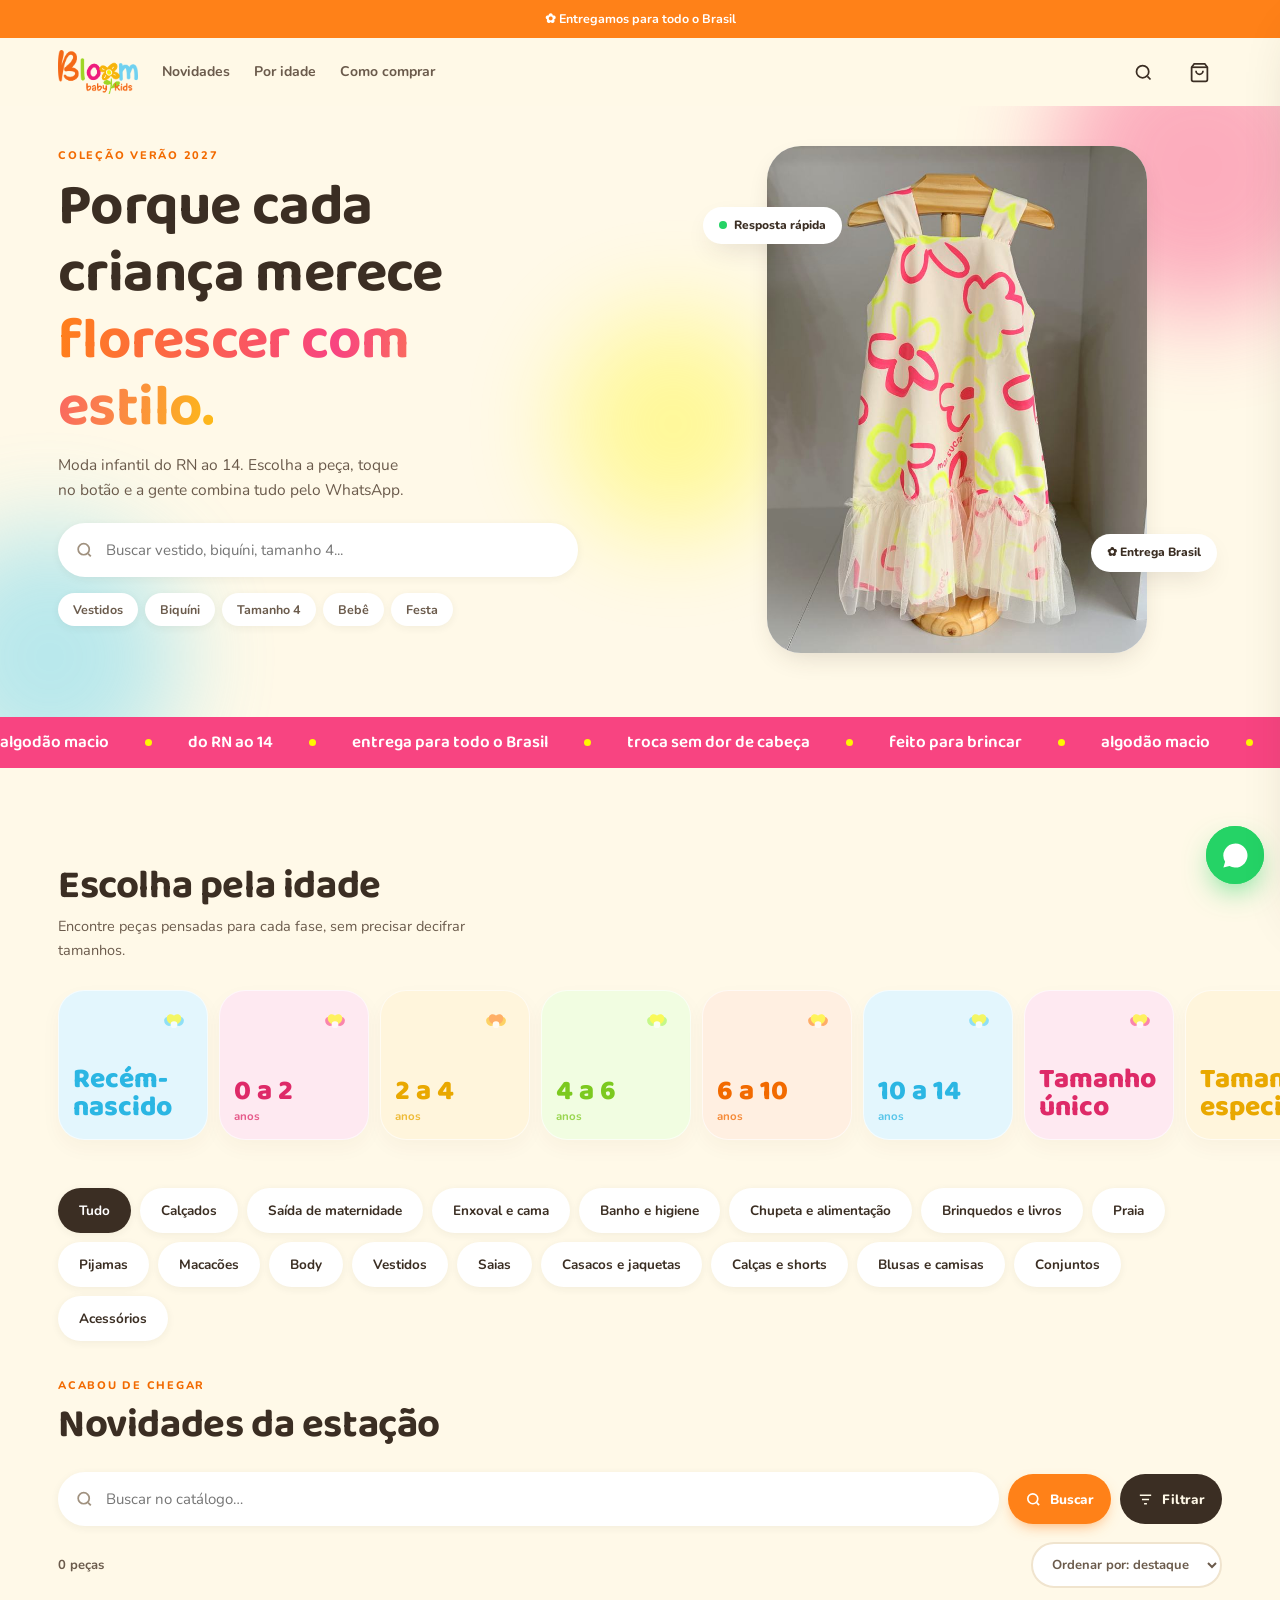
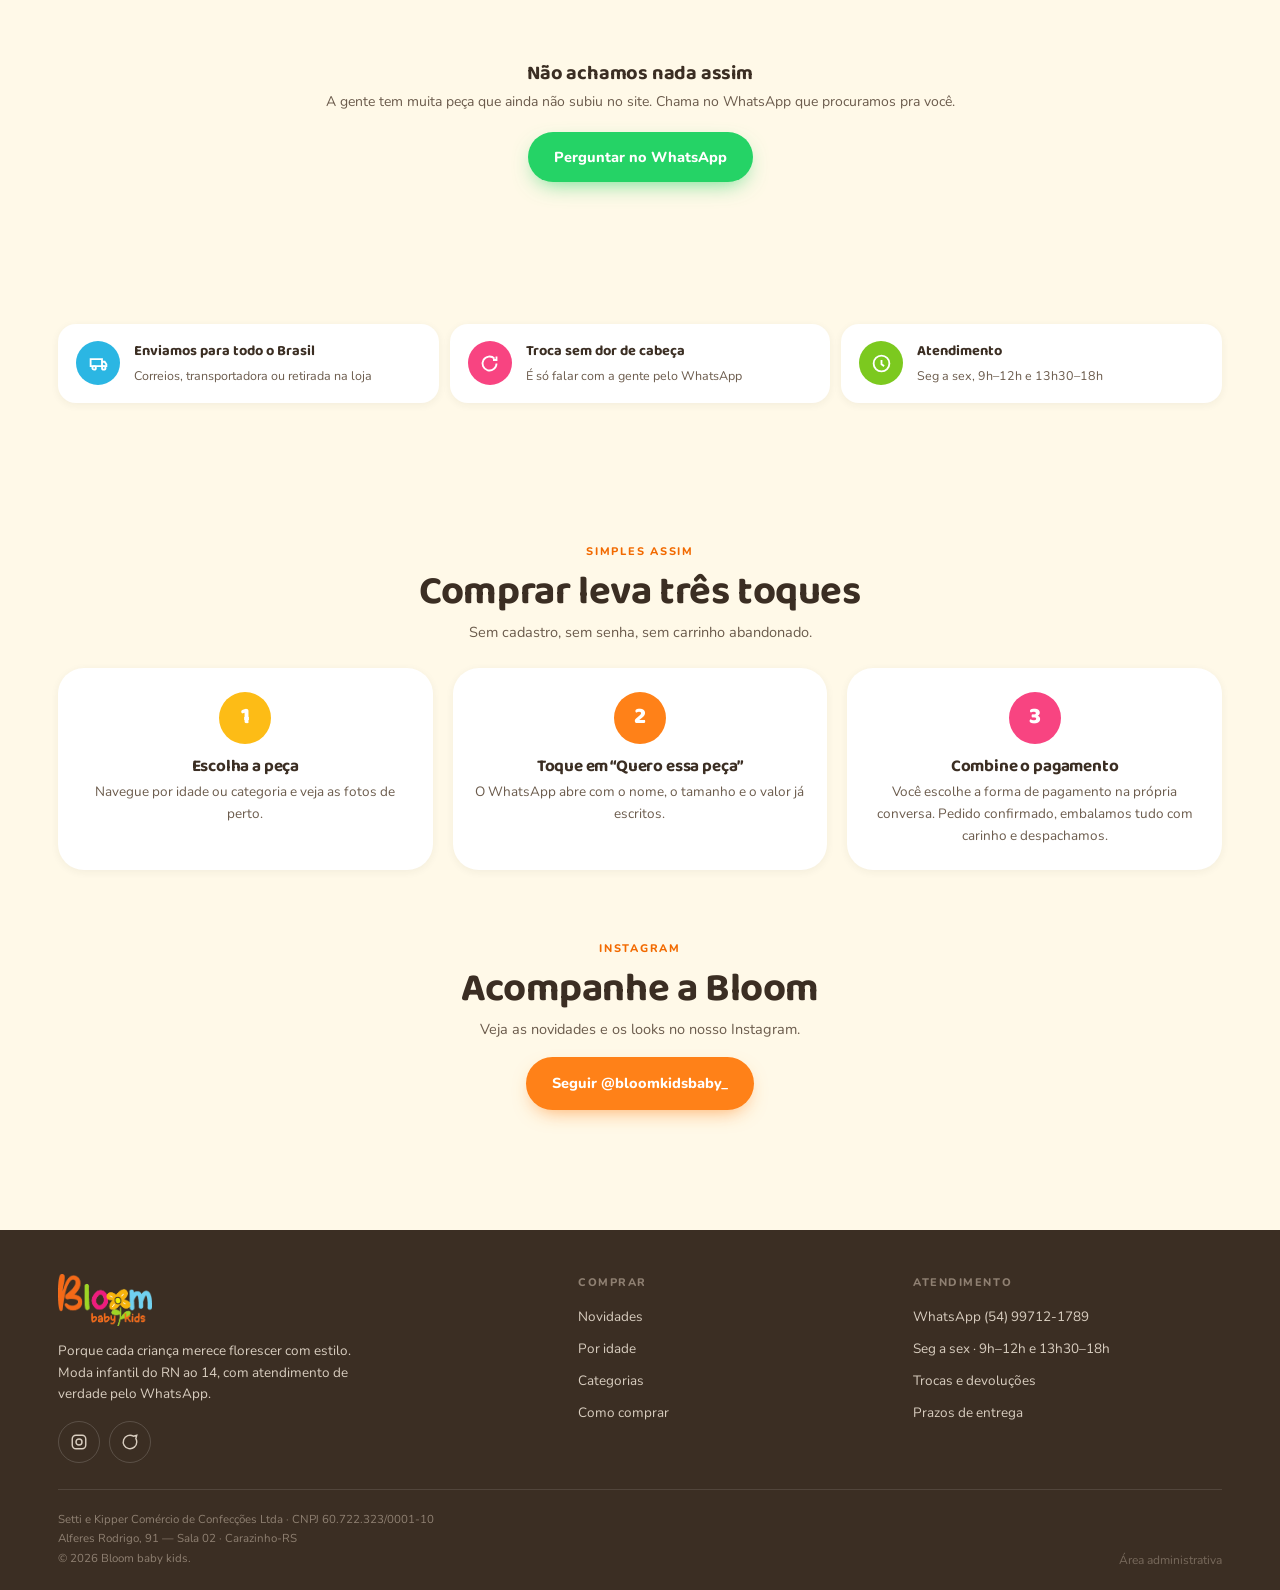
==== index.html @ ff9516aa "fix: update index.html to reference the latest script.js version and improve item availability handl" ====
<!DOCTYPE html>
<html lang="pt-BR">

<head>
  <meta charset="UTF-8">
  <meta name="viewport" content="width=device-width, initial-scale=1.0, viewport-fit=cover">
  <meta name="theme-color" content="#FFF9E8">
  <meta name="description" content="Bloom Kids, a Bloom baby kids: moda infantil do RN ao 14. Encontre roupas, vestidos, conjuntos, calçados e acessórios em Carazinho e pelo WhatsApp.">
  <meta name="robots" content="index, follow">
  <link rel="canonical" href="https://bloombabyekids.com.br/">
  <meta property="og:type" content="website">
  <meta property="og:locale" content="pt_BR">
  <meta property="og:site_name" content="Bloom baby kids">
  <meta property="og:title" content="Bloom Kids | Bloom baby kids">
  <meta property="og:description" content="Moda infantil do RN ao 14 em Carazinho. Escolha roupas e acessórios e fale com a Bloom pelo WhatsApp.">
  <meta property="og:url" content="https://bloombabyekids.com.br/">
  <link rel="icon" type="image/svg+xml" href="favicon.svg?v=2">
  <link rel="apple-touch-icon" href="favicon.svg?v=2">
  <meta name="twitter:card" content="summary">
  <meta name="twitter:title" content="Bloom Kids | Bloom baby kids">
  <meta name="twitter:description" content="Moda infantil do RN ao 14 em Carazinho, com atendimento pelo WhatsApp.">
  <title>Bloom Kids | Bloom baby kids - Moda infantil</title>
  <script type="application/ld+json">
    {
      "@context": "https://schema.org",
      "@type": "ClothingStore",
      "name": "Bloom baby kids",
      "alternateName": "Bloom Kids",
      "url": "https://bloombabyekids.com.br/",
      "logo": "https://bloombabyekids.com.br/favicon.svg",
      "description": "Moda infantil do RN ao 14, com roupas, calçados e acessórios para crianças.",
      "telephone": "+55 54 99712-1789",
      "address": {
        "@type": "PostalAddress",
        "streetAddress": "Alferes Rodrigo, 91, Sala 02",
        "addressLocality": "Carazinho",
        "addressRegion": "RS",
        "addressCountry": "BR"
      },
      "areaServed": "BR",
      "sameAs": ["https://www.instagram.com/bloomkidsbaby_/"]
    }
  </script>
  <link rel="preconnect" href="https://fonts.googleapis.com">
  <link rel="preconnect" href="https://fonts.gstatic.com" crossorigin>
  <link
    href="https://fonts.googleapis.com/css2?family=Baloo+2:wght@500;600;700;800&family=Nunito:wght@300;400;600;700;800&display=swap"
    rel="stylesheet">
    <link rel="stylesheet" href="css/style.css">
  <script src="js/script.js?v=prod14" defer></script>
</head>

<body>

  <div id="avisos">
    <div class="t">
      <div class="m on">✿ Entregamos para todo o Brasil</div>
      <div class="m">✿ Atendimento de segunda a sexta, 9h–12h e 13h30–18h</div>
      <div class="m">✿ Peça pelo WhatsApp, é só tocar na peça que você gostou</div>
    </div>
  </div>

  <header id="topo">
    <div class="wrap barra">
      <a href="#" class="logo"><img data-img="logo" alt="Bloom baby kids"></a>
      <nav class="nav-links">
        <a href="#vitrine">Novidades</a>
        <a href="#idades">Por idade</a>
        <a href="#comprar">Como comprar</a>
      </nav>
      <div class="esp"></div>
      <button class="ico" id="btBusca" aria-label="Buscar">
        <svg viewBox="0 0 24 24">
          <circle cx="11" cy="11" r="7"></circle>
          <path d="M20 20l-3.5-3.5"></path>
        </svg>
      </button>
      <button class="ico" id="btFav" aria-label="Sua Sacola" title="Sua Sacola">
        <svg viewBox="0 0 24 24" fill="none" stroke="currentColor" stroke-width="2">
          <path d="M6 2L3 6v14a2 2 0 0 0 2 2h14a2 2 0 0 0 2-2V6l-3-4z"></path>
          <line x1="3" y1="6" x2="21" y2="6"></line>
          <path d="M16 10a4 4 0 0 1-8 0"></path>
        </svg>
        <span class="selo" id="seloFav">0</span>
      </button>
      <button class="ico burguer" id="btMenu" aria-label="Menu">
        <svg viewBox="0 0 24 24">
          <path d="M4 7h16M4 12h16M4 17h16"></path>
        </svg>
      </button>
    </div>
  </header>

  <nav class="menu" id="menu">
    <div class="topo">
      <img data-img="logo" alt="Bloom baby kids">
      <button class="ico" id="fecharMenu" aria-label="Fechar">
        <svg viewBox="0 0 24 24">
          <path d="M6 6l12 12M18 6L6 18"></path>
        </svg>
      </button>
    </div>
    <a href="#vitrine">Novidades</a>
    <a href="#idades">Por idade</a>
    <a href="#categorias">Categorias</a>
    <a href="#comprar">Como comprar</a>
    <a href="#contato">Fale com a gente</a>
    <div class="pe">
      <button class="b b-wa b-cheio" onclick="wa('Olá! Estou no site da Bloom 🌼')">
        <svg viewBox="0 0 24 24" style="width:19px;height:19px;fill:#fff">
          <path d="M12 2a10 10 0 0 0-8.6 15.1L2 22l5-1.3A10 10 0 1 0 12 2z"></path>
        </svg>
        Falar no WhatsApp
      </button>
      <p>Seg a sex · 9h–12h e 13h30–18h</p>
    </div>
  </nav>

  <div class="capa">
    <div class="bolhas"><span class="bolha b1"></span><span class="bolha b2"></span><span class="bolha b3"></span></div>
    <div class="wrap capa-in">
      <div>
        <div class="olho rv" id="colecaoHero">Coleção Verão 2027</div>
        <h1 class="rv d1">Porque cada criança merece <span class="g">florescer com estilo.</span></h1>
        <p class="lead rv d2">Moda infantil do RN ao 14. Escolha a peça, toque no botão e a gente combina tudo pelo
          WhatsApp.</p>
        <div class="busca rv d3">
          <div class="campo">
            <svg viewBox="0 0 24 24">
              <circle cx="11" cy="11" r="7" />
              <path d="M20 20l-3.5-3.5" />
            </svg>
            <input type="text" id="buscaHero" placeholder="Buscar vestido, biquíni, tamanho 4..." autocomplete="off">
            <button class="limpaX" aria-label="Limpar busca">✕</button>
            <div class="auto" id="autoHero"></div>
          </div>
        </div>
        <div class="sugestoes rv d4" id="sugestoes"></div>
      </div>
      <div class="capa-foto rv d3">
        <div class="moldura"><img data-img="f2" alt="Vestido Margarida Neon"></div>
        <span class="etiq e1"><span class="pt"></span> Resposta rápida</span>
        <span class="etiq e2">✿ Entrega Brasil</span>
      </div>
    </div>
  </div>

  <div class="faixa">
    <div class="corre">
      <span>algodão macio <i></i> do RN ao 14 <i></i> entrega para todo o Brasil <i></i> troca sem dor de cabeça <i></i>
        feito para brincar <i></i></span>
      <span>algodão macio <i></i> do RN ao 14 <i></i> entrega para todo o Brasil <i></i> troca sem dor de cabeça <i></i>
        feito para brincar <i></i></span>
    </div>
  </div>

  <section id="idades" style="padding-bottom:12px">
    <div class="wrap">
      <div class="cab">
        <div class="olho rv">Encontre rápido</div>
        <h2 class="rv d1">Escolha pela idade</h2>
        <p class="rv d2">Encontre peças pensadas para cada fase, sem precisar decifrar tamanhos.</p>
      </div>
    </div>
    <div class="wrap">
      <div class="rolo">
        <div class="idades rv d2" id="listaIdades"></div>
      </div>
    </div>
  </section>

  <section id="categorias" style="padding-top:22px;padding-bottom:16px">
    <div class="wrap">
      <div class="rolo">
        <div class="cats rv" id="cats"></div>
      </div>
    </div>
  </section>

  <section id="vitrine" style="padding-top:14px">
    <div class="wrap">
      <div class="cab">
        <div class="olho rv">Acabou de chegar</div>
        <h2 class="rv d1">Novidades da estação</h2>
      </div>
      <div class="barra-vit">
        <div class="campo">
          <svg viewBox="0 0 24 24">
            <circle cx="11" cy="11" r="7" />
            <path d="M20 20l-3.5-3.5" />
          </svg>
          <input type="text" id="buscaVit" placeholder="Buscar no catálogo…" autocomplete="off">
          <button class="limpaX" aria-label="Limpar busca">✕</button>
          <div class="auto" id="autoVit"></div>
        </div>
        <button class="bt-buscar" id="btExecBusca" aria-label="Buscar">
          <svg viewBox="0 0 24 24">
            <circle cx="11" cy="11" r="7" />
            <path d="M20 20l-3.5-3.5" />
          </svg>
          <span>Buscar</span>
        </button>
        <button class="bt-filtro" id="btFiltro">
          <svg viewBox="0 0 24 24">
            <path d="M4 6h16M7 12h10M10 18h4" />
          </svg>
          <span>Filtrar</span><span class="nf" id="nFiltro">0</span>
        </button>
      </div>
      <div class="ativos" id="ativos"></div>
      <div class="filtros">
        <span class="conta" id="conta"></span>
        <div style="flex:1"></div>
        <select class="ordena" id="ordena">
          <option value="rel">Ordenar por: destaque</option>
          <option value="asc">Menor preço</option>
          <option value="desc">Maior preço</option>
          <option value="novo">Novidades primeiro</option>
        </select>
      </div>
      <div class="grade" id="grade"></div>
      <div class="maisvit" id="maisVit"></div>

    </div>
    </div>
  </section>

  <section style="padding-top:16px">
    <div class="wrap">
      <div class="conf">
        <div class="ci rv"><span class="cir" style="background:var(--azul-d)">
            <svg viewBox="0 0 24 24">
              <path d="M3 7h13v8H3zM16 10h3l2 3v2h-5z"></path>
              <circle cx="7" cy="17" r="2"></circle>
              <circle cx="18" cy="17" r="2"></circle>
            </svg></span>
          <div><b>Enviamos para todo o Brasil</b><span>Correios, transportadora ou retirada na loja</span></div>
        </div>
        <div class="ci rv d1"><span class="cir" style="background:var(--rosa)">
            <svg viewBox="0 0 24 24">
              <path d="M20 12a8 8 0 1 1-2.3-5.6M20 4v4h-4"></path>
            </svg></span>
          <div><b>Troca sem dor de cabeça</b><span>É só falar com a gente pelo WhatsApp</span></div>
        </div>
        <div class="ci rv d2"><span class="cir" style="background:var(--verde-d)">
            <svg viewBox="0 0 24 24">
              <path d="M12 8v5l3 2"></path>
              <circle cx="12" cy="12" r="9"></circle>
            </svg></span>
          <div><b>Atendimento</b><span>Seg a sex, 9h–12h e 13h30–18h</span></div>
        </div>
      </div>
    </div>
  </section>

  <section id="comprar">
    <div class="wrap">
      <div class="cab" style="text-align:center">
        <div class="olho rv">Simples assim</div>
        <h2 class="rv d1">Comprar leva três toques</h2>
        <p class="rv d2" style="margin:6px auto 0">Sem cadastro, sem senha, sem carrinho abandonado.</p>
      </div>
      <div class="passos">
        <div class="passo rv d1">
          <div class="n" style="background:var(--ambar)">1</div>
          <h4>Escolha a peça</h4>
          <p>Navegue por idade ou categoria e veja as fotos de perto.</p>
        </div>
        <div class="passo rv d2">
          <div class="n" style="background:var(--laranja)">2</div>
          <h4>Toque em “Quero essa peça”</h4>
          <p>O WhatsApp abre com o nome, o tamanho e o valor já escritos.</p>
        </div>
        <div class="passo rv d3">
          <div class="n" style="background:var(--rosa)">3</div>
          <h4>Combine o pagamento</h4>
          <p>Você escolhe a forma de pagamento na própria conversa. Pedido confirmado, embalamos tudo com carinho e despachamos.</p>
        </div>
      </div>
    </div>
  </section>

  <section style="padding-top:0">
    <div class="wrap">
      <div class="cab" style="text-align:center">
        <div class="olho rv">Instagram</div>
        <h2 class="rv d1">Acompanhe a Bloom</h2>
        <p class="rv d2" style="margin:6px auto 16px">Veja as novidades e os looks no nosso Instagram.</p>
        <a class="b b-laranja rv d2" href="https://www.instagram.com/bloomkidsbaby_/" target="_blank" rel="noopener noreferrer">
          Seguir @bloomkidsbaby_
        </a>
      </div>
    </div>
  </section>

  <footer id="contato">
    <div class="wrap">
      <div class="fg">
        <div>
          <img data-img="logo" alt="Bloom baby kids" class="logo-f">
          <p style="font-size:13.5px;max-width:300px">Porque cada criança merece florescer com estilo.
            Moda infantil do RN ao 14, com atendimento de verdade pelo WhatsApp.</p>
          <div class="redes">
            <a href="https://www.instagram.com/bloomkidsbaby_/" target="_blank" rel="noopener noreferrer" title="Instagram"><svg viewBox="0 0 24 24">
                <rect x="3" y="3" width="18" height="18" rx="5"></rect>
                <circle cx="12" cy="12" r="4"></circle>
                <path d="M17.5 6.5v.01"></path>
              </svg></a>
            <a href="#" onclick="wa('Olá! Vim pelo site 🌼');return false" title="WhatsApp"><svg viewBox="0 0 24 24">
                <path d="M21 12a9 9 0 1 1-4.5-7.8L21 3l-1.2 4.5A8.9 8.9 0 0 1 21 12z"></path>
              </svg></a>
          </div>
        </div>
        <div>
          <h5>Comprar</h5>
          <ul>
            <li><a href="#vitrine">Novidades</a></li>
            <li><a href="#idades">Por idade</a></li>
            <li><a href="#categorias">Categorias</a></li>
            <li><a href="#comprar">Como comprar</a></li>
          </ul>
        </div>
        <div>
          <h5>Atendimento</h5>
          <ul>
            <li><a href="#" onclick="wa('Olá! Tenho uma dúvida 🌼');return false">WhatsApp (54) 99712-1789</a></li>
            <li><a href="#" onclick="return false">Seg a sex · 9h–12h e 13h30–18h</a></li>
            <li><a href="#" onclick="wa('Olá! Gostaria de saber como funcionam as trocas e devoluções 🌼');return false">Trocas e devoluções</a></li>
            <li><a href="#" onclick="wa('Olá! Gostaria de saber sobre os prazos de entrega 🌼');return false">Prazos de entrega</a></li>
          </ul>
        </div>
      </div>
      <div class="fb">
        <div>
          Setti e Kipper Comércio de Confecções Ltda · CNPJ 60.722.323/0001-10<br>
          Alferes Rodrigo, 91 — Sala 02 · Carazinho-RS<br>
          © 2026 Bloom baby kids.
        </div>
        <button class="acesso-admin" type="button" onclick="window.location.href='bloom-painel.html'">Área administrativa</button>
      </div>
    </div>
  </footer>

  <div class="tela" id="tela">
    <div class="ficha" id="ficha">
      <span class="puxa"><i></i></span>
      <button class="fechar" onclick="fecharFicha()" aria-label="Fechar">
        <svg viewBox="0 0 24 24">
          <path d="M6 6l12 12M18 6L6 18"></path>
        </svg>
      </button>
      <div class="ficha-scroll" id="fichaScroll">
        <div class="f-foto">
          <div class="f-palco" id="fPalco"></div>
        </div>
        <div class="f-corpo">
          <div class="olho" id="fCat"></div>
          <h3 id="fNome"></h3>
          <div class="f-preco"><span class="ag" id="fPreco"></span><span class="an" id="fAntigo"></span></div>
          <p class="f-desc" id="fDesc"></p>
          <div class="rot">
            <span>Tamanho</span>
            <button type="button" class="bt-duvida-tam" onclick="wa('Olá! Preciso de ajuda para escolher o tamanho 🌼')">
              <svg viewBox="0 0 24 24" width="14" height="14" fill="none" stroke="currentColor" stroke-width="2.2">
                <circle cx="12" cy="12" r="9" />
                <path d="M9.09 9a3 3 0 0 1 5.83 1c0 2-3 3-3 3" />
                <path d="M12 17h.01" />
              </svg>
              Dúvidas no tamanho?
            </button>
          </div>
          <div class="tams" id="fTams"></div>
          <div class="disp" id="fDisp"></div>
          <div class="f-botoes">
            <button class="b b-rosa b-cheio" id="fFav">&nbsp; Adicionar à Sacola</button>
            <button class="b b-wa b-cheio" id="fWa">
              <svg viewBox="0 0 24 24" style="width:20px;height:20px;fill:#fff">
                <path d="M12 2a10 10 0 0 0-8.6 15.1L2 22l5-1.3A10 10 0 1 0 12 2z"></path>
              </svg>
              Comprar só essa no WhatsApp
            </button>
          </div>
          <div class="previa">
            <div class="cap">Mensagem que vai para o WhatsApp</div>
            <div class="bolha-wa" id="fBolha"></div>
          </div>
          <div class="vant">
            <div><svg viewBox="0 0 24 24">
                <path d="M3 7h13v8H3zM16 10h3l2 3v2h-5z"></path>
                <circle cx="7" cy="17" r="2"></circle>
                <circle cx="18" cy="17" r="2"></circle>
              </svg> Enviamos para todo o Brasil</div>
            <div><svg viewBox="0 0 24 24">
                <path d="M4 8h16v12H4zM4 8l2-4h12l2 4M12 8v12"></path>
              </svg> Embalagem caprichada, sem custo</div>
            <div><svg viewBox="0 0 24 24">
                <path d="M20 12a8 8 0 1 1-2.3-5.6M20 4v4h-4"></path>
              </svg> Troca combinada pelo WhatsApp</div>
          </div>
        </div>
      </div>
    </div>
  </div>

  <div class="tela-f" id="telaF">
    <div class="folha-f">
      <div class="fh">
        <h3>Filtrar</h3>
        <button class="ico" id="fecharF" aria-label="Fechar">
          <svg viewBox="0 0 24 24">
            <path d="M6 6l12 12M18 6L6 18" />
          </svg>
        </button>
      </div>
      <div class="fc" id="folhaCorpo"></div>
      <div class="ff">
        <button class="b b-linha" id="limparF">Limpar</button>
        <button class="b b-laranja" id="verN" style="flex:1">Ver peças</button>
      </div>
    </div>
  </div>

  <aside class="gaveta" id="gaveta">
    <div class="g-topo">
      <div>
        <h3>Sua Sacola</h3>
        <p id="gConta">sua sacola está vazia</p>
      </div>
      <button class="ico" onclick="fecharGaveta()" aria-label="Fechar">
        <svg viewBox="0 0 24 24">
          <path d="M6 6l12 12M18 6L6 18"></path>
        </svg>
      </button>
    </div>
    <div class="g-corpo" id="gCorpo"></div>
    <div class="g-pe">
      <div class="g-total"><span>Total do pedido</span><b id="gTotal">R$ 0,00</b></div>
      <button class="b b-wa b-cheio" id="gWa">Finalizar pedido no WhatsApp</button>
    </div>
  </aside>

  <button class="fab" id="fab" onclick="wa('Olá! Estou no site da Bloom e queria tirar uma dúvida 🌼')"
    aria-label="WhatsApp">
    <span class="anel"></span>
    <svg viewBox="0 0 24 24">
      <path d="M12 2a10 10 0 0 0-8.6 15.1L2 22l5-1.3A10 10 0 1 0 12 2z"></path>
    </svg>
  </button>

  <div class="cortina" id="cortina"></div>
  <div class="aviso" id="aviso"></div>
</body>

</html>
---- css/style.css ----
/* ============================================================
   BLOOM BABY KIDS — vitrine
   Paleta oficial da marca
   ============================================================ */
/* ============================================================
   BLOOM BABY KIDS — ESTILOS PRINCIPAIS (style.css)
   ============================================================ */

/* ==================== 1. VARIÁVEIS / TOKENS (:root) ==================== */
    :root {
      --h-header: 52px;
      --creme: #FFF9E8;
      --creme-2: #FFF3D8;
      --branco: #FFFFFF;
      --tinta: #3B2E23;
      --tinta-suave: #6B5B4C;
      --tenue: #A0917F;
      --linha: #F0E4CE;

      --azul: #59D1F2;
      --verde: #A7F54F;
      --amarelo: #FFF700;
      --ambar: #FDBC16;
      --laranja: #FF8118;
      --rosa: #F84481;

      --azul-d: #2BB6E3;
      --verde-d: #7CC91F;
      --ambar-d: #E9A800;
      --laranja-d: #F26A00;
      --rosa-d: #DE2A68;

      --wa: #25D366;
      --wa-d: #1BAE52;

      --r: 18px;
      --r-lg: 26px;
      --r-xl: 34px;
      --s1: 0 2px 8px rgba(59, 46, 35, .06);
      --s2: 0 10px 28px -10px rgba(59, 46, 35, .20);
      --s3: 0 26px 56px -18px rgba(59, 46, 35, .30);
      --disp: 'Baloo 2', 'Nunito', system-ui, sans-serif;
      --txt: 'Nunito', -apple-system, BlinkMacSystemFont, 'Segoe UI', sans-serif;
      --e: cubic-bezier(.22, 1, .36, 1);
    }


/* ==================== 2. RESET & BASE ==================== */
    * {
      margin: 0;
      padding: 0;
      box-sizing: border-box;
      -webkit-tap-highlight-color: transparent
    }

    html {
      scroll-behavior: smooth;
      scroll-padding-top: 78px;
      -webkit-text-size-adjust: 100%
    }

    body {
      font-family: var(--txt);
      background: var(--creme);
      color: var(--tinta);
      font-size: 15px;
      line-height: 1.6;
      -webkit-font-smoothing: antialiased;
      overflow-x: hidden;
    }

    body.trava {
      overflow: hidden
    }

    img,
    svg {
      display: block;
      max-width: 100%
    }

    button {
      font-family: inherit;
      border: none;
      background: none;
      cursor: pointer;
      color: inherit
    }

    a {
      color: inherit;
      text-decoration: none;
      cursor: pointer
    }

    input,
    select {
      font-family: inherit
    }

    ::selection {
      background: var(--amarelo)
    }

    ::-webkit-scrollbar {
      width: 10px;
      height: 8px
    }

    ::-webkit-scrollbar-button,
    ::-webkit-scrollbar-button:start:decrement,
    ::-webkit-scrollbar-button:end:increment,
    ::-webkit-scrollbar-button:vertical:start:decrement,
    ::-webkit-scrollbar-button:vertical:end:increment {
      display: none !important;
      width: 0 !important;
      height: 0 !important;
    }

    ::-webkit-scrollbar-track {
      background: transparent
    }

    ::-webkit-scrollbar-thumb {
      background: #D6C4A8;
      border-radius: 99px;
      border: 2px solid transparent;
      background-clip: content-box;
    }

    ::-webkit-scrollbar-thumb:hover {
      background: #C4AF91;
      border: 2px solid transparent;
      background-clip: content-box;
    }


/* ==================== 5. LAYOUT & GRID ==================== */
    .wrap {
      max-width: 1200px;
      margin: 0 auto;
      padding: 0 18px
    }


/* ==================== 3. TIPOGRAFIA ==================== */
    h1,
    h2,
    h3,
    h4 {
      font-family: var(--disp);
      font-weight: 700;
      line-height: 1.15;
      letter-spacing: -.01em
    }

    h2 {
      font-size: clamp(25px, 6vw, 40px)
    }

    .olho {
      font-size: 11px;
      letter-spacing: .16em;
      text-transform: uppercase;
      font-weight: 800;
      color: var(--laranja-d)
    }

    .lead {
      color: var(--tinta-suave);
      font-weight: 400
    }


/* ==================== 4. BOTÕES ==================== */
    /* ---------- botões ---------- */
    .b {
      display: inline-flex;
      align-items: center;
      justify-content: center;
      gap: 9px;

      padding: 15px 26px;
      border-radius: 99px;
      font-weight: 800;
      font-size: 14.5px;
      transition: transform .35s var(--e), box-shadow .35s var(--e), background .25s;
      position: relative;
      overflow: hidden;
      min-height: 48px;
    }

    .b:active {
      transform: scale(.96)
    }

    .b-laranja {
      background: var(--laranja);
      color: #fff;
      box-shadow: 0 8px 20px -8px rgba(255, 129, 24, .7)
    }

    .b-laranja:hover {
      background: var(--laranja-d);
      transform: translateY(-2px)
    }

    .b-rosa {
      background: var(--rosa);
      color: #fff;
      box-shadow: 0 8px 20px -8px rgba(248, 68, 129, .7)
    }

    .b-rosa:hover {
      background: var(--rosa-d);
      transform: translateY(-2px)
    }

    .b-wa {
      background: var(--wa);
      color: #fff;
      box-shadow: 0 8px 22px -8px rgba(37, 211, 102, .75)
    }

    .b-wa:hover {
      background: var(--wa-d);
      transform: translateY(-2px)
    }

    .b-linha {
      border: 2px solid var(--linha);
      background: var(--branco);
      color: var(--tinta)
    }

    .b-linha:hover {
      border-color: var(--ambar);
      transform: translateY(-2px)
    }

    .b-cheio {
      width: 100%
    }

    .rip {
      position: absolute;
      border-radius: 50%;
      background: rgba(255, 255, 255, .45);
      transform: scale(0);
      animation: rip .6s linear;
      pointer-events: none
    }

    .b-linha .rip {
      background: rgba(59, 46, 35, .10)
    }

    @keyframes rip {
      to {
        transform: scale(3);
        opacity: 0
      }
    }

    /* ---------- barra de avisos ---------- */
    #avisos {
      background: var(--laranja);
      color: #fff;
      height: 38px;
      overflow: hidden;
      position: relative;
      display: flex;
      align-items: center;
      justify-content: center;
      font-size: 12.5px;
      font-weight: 700;
    }

    #avisos .t {
      position: relative;
      width: 100%;
      height: 38px;
      max-width: 600px
    }

    #avisos .m {
      position: absolute;
      inset: 0;
      display: flex;
      align-items: center;
      justify-content: center;
      gap: 8px;
      opacity: 0;
      transform: translateY(100%);
      transition: all .55s var(--e);
      white-space: nowrap;
      padding: 0 12px;
    }

    #avisos .m.on {
      opacity: 1;
      transform: none
    }

    #avisos .m.out {
      opacity: 0;
      transform: translateY(-100%)
    }


/* ==================== 6. COMPONENTES ==================== */
    /* ---------- topo ---------- */
    header {
      position: sticky;
      top: 0;
      z-index: 60;
      background: rgba(255, 249, 232, .92);
      backdrop-filter: blur(14px) saturate(1.4);
      transition: box-shadow .4s, padding .4s;
      padding: 11px 0;
    }

    header.fixo {
      box-shadow: 0 1px 0 var(--linha), 0 10px 26px -22px rgba(59, 46, 35, .6);
      padding: 8px 0
    }

    .barra {
      display: flex;
      align-items: center;
      gap: 10px
    }

    .logo img {
      height: 44px;
      width: auto;
      transition: height .4s var(--e)
    }

    header.fixo .logo img {
      height: 36px
    }

    .nav-links {
      display: none;
      gap: 24px;
      margin-left: 14px
    }

    .nav-links a {
      font-weight: 700;
      font-size: 14px;
      color: var(--tinta-suave);
      position: relative;
      padding: 4px 0
    }

    .nav-links a::after {
      content: '';
      position: absolute;
      left: 0;
      bottom: 0;
      height: 3px;
      width: 100%;
      border-radius: 9px;
      background: var(--ambar);
      transform: scaleX(0);
      transform-origin: left;
      transition: transform .35s var(--e)
    }

    .nav-links a:hover {
      color: var(--tinta)
    }

    .nav-links a:hover::after {
      transform: scaleX(1)
    }

    .esp {
      flex: 1
    }

    .ico {
      width: 46px;
      height: 46px;
      border-radius: 50%;
      display: grid;
      place-items: center;
      position: relative;
      transition: background .25s, transform .3s var(--e);
      flex: none;
    }

    .ico:hover {
      background: var(--creme-2);
      transform: translateY(-2px)
    }

    .ico svg {
      width: 21px;
      height: 21px;
      stroke: var(--tinta);
      stroke-width: 2;
      fill: none
    }

    .selo {
      position: absolute;
      top: 5px;
      right: 3px;
      min-width: 19px;
      height: 19px;
      padding: 0 5px;
      border-radius: 99px;
      background: var(--rosa);
      color: #fff;
      font-size: 11px;
      font-weight: 800;
      display: grid;
      place-items: center;
      transform: scale(0);
      transition: transform .35s var(--e);
    }

    .selo.on {
      transform: scale(1)
    }

    .selo.pulo {
      animation: pulo .45s var(--e)
    }

    @keyframes pulo {

      0%,
      100% {
        transform: scale(1)
      }

      45% {
        transform: scale(1.45)
      }
    }

    /* ---------- revelar ---------- */
    .rv {
      opacity: 0;
      transform: translateY(22px);
      transition: opacity .8s var(--e), transform .8s var(--e)
    }

    .rv.in {
      opacity: 1;
      transform: none
    }

    .rv.d1 {
      transition-delay: .08s
    }

    .rv.d2 {
      transition-delay: .16s
    }

    .rv.d3 {
      transition-delay: .24s
    }

    .rv.d4 {
      transition-delay: .32s
    }

    .rv.d5 {
      transition-delay: .4s
    }

    /* ---------- capa ---------- */
    .capa {
      position: relative;
      padding: 24px 0 40px
    }

    .bolhas {
      position: absolute;
      inset: 0;
      pointer-events: none;
      z-index: 0;
      overflow: hidden
    }

    .bolha {
      position: absolute;
      border-radius: 50%;
      filter: blur(48px);
      opacity: .42
    }

    .b1 {
      width: 300px;
      height: 300px;
      background: var(--rosa);
      top: -90px;
      right: -70px;
      animation: fl1 15s ease-in-out infinite
    }

    .b2 {
      width: 260px;
      height: 260px;
      background: var(--azul);
      bottom: -70px;
      left: -80px;
      animation: fl2 19s ease-in-out infinite
    }

    .b3 {
      width: 220px;
      height: 220px;
      background: var(--amarelo);
      top: 34%;
      left: 44%;
      opacity: .34;
      animation: fl1 23s ease-in-out infinite reverse
    }

    @keyframes fl1 {
      50% {
        transform: translate(-26px, 28px) scale(1.14)
      }
    }

    @keyframes fl2 {
      50% {
        transform: translate(30px, -22px) scale(1.1)
      }
    }

    .capa-in {
      position: relative;
      z-index: 1
    }

    .capa h1 {
      font-size: clamp(30px, 8.2vw, 54px);
      margin: 10px 0 12px;
      max-width: 14ch
    }

    .capa h1 .g {
      color: var(--rosa-d)
    }

    @supports (-webkit-background-clip:text) or (background-clip:text) {
      .capa h1 .g {
        background: linear-gradient(100deg, var(--laranja), var(--rosa) 55%, var(--ambar));
        -webkit-background-clip: text;
        background-clip: text;
        color: transparent;
      }
    }

    .capa .lead {
      font-size: 15.5px;
      max-width: 40ch;
      margin-bottom: 20px
    }

    /* busca grande */
    .busca {
      position: relative;
      max-width: 520px;
      margin-bottom: 16px;
      display: flex
    }

    /* ---------- campo de busca com sugestões ao vivo ---------- */
    .campo {
      position: relative;
      flex: 1;
      min-width: 0
    }

    .campo>svg {
      position: absolute;
      left: 17px;
      top: 50%;
      transform: translateY(-50%);
      width: 19px;
      height: 19px;
      stroke: var(--tenue);
      stroke-width: 2.2;
      fill: none;
      pointer-events: none;
      z-index: 2
    }

    .campo input {
      width: 100%;
      padding: 15px 44px 15px 46px;
      border-radius: 99px;
      border: 2.5px solid var(--branco);
      background: var(--branco);
      font-size: 15px;
      outline: none;
      box-shadow: var(--s1);
      transition: border-color .25s, box-shadow .25s
    }

    .campo input:focus {
      border-color: var(--ambar);
      box-shadow: 0 0 0 5px rgba(253, 188, 22, .2)
    }

    .limpaX {
      position: absolute;
      right: 8px;
      top: 50%;
      transform: translateY(-50%);
      width: 30px;
      height: 30px;
      border-radius: 50%;
      display: none;
      place-items: center;
      background: var(--creme-2);
      color: var(--tinta-suave);
      font-size: 13px;
      z-index: 2
    }

    .limpaX:hover {
      background: var(--linha)
    }

    .auto {
      position: absolute;
      left: 0;
      right: 0;
      top: calc(100% + 8px);
      background: var(--branco);
      border-radius: 20px;
      box-shadow: var(--s3);
      z-index: 70;
      overflow: hidden;
      max-height: 62vh;
      overflow-y: auto;
      display: none
    }

    .auto.on {
      display: block;
      animation: sobe .2s var(--e)
    }

    @keyframes sobe {
      from {
        opacity: 0;
        transform: translateY(-6px)
      }

      to {
        opacity: 1;
        transform: none
      }
    }

    .ag {
      font-size: 10.5px;
      font-weight: 800;
      letter-spacing: .12em;
      text-transform: uppercase;
      color: var(--tenue);
      padding: 13px 18px 6px
    }

    .ai {
      display: flex;
      align-items: center;
      gap: 11px;
      width: 100%;
      padding: 10px 18px;
      text-align: left;
      transition: background .18s;
      font-size: 14px
    }

    .ai:hover,
    .ai.foco {
      background: var(--creme)
    }

    .ai .pt2 {
      width: 10px;
      height: 10px;
      border-radius: 50%;
      flex: none
    }

    .ai .mini {
      width: 40px;
      height: 52px;
      border-radius: 9px;
      overflow: hidden;
      background: var(--creme-2);
      flex: none;
      position: relative
    }

    .ai .mini img {
      width: 100%;
      height: 100%;
      object-fit: cover
    }

    .ai .mini .ilu {
      position: absolute;
      inset: 0;
      display: grid;
      place-items: center;
      padding: 12%
    }

    .ai .tx {
      flex: 1;
      min-width: 0
    }

    .ai .tx b {
      display: block;
      font-size: 14px;
      font-weight: 700;
      white-space: nowrap;
      overflow: hidden;
      text-overflow: ellipsis
    }

    .ai .tx span {
      font-size: 11.5px;
      color: var(--tenue)
    }

    .ai .pr {
      font-family: var(--disp);
      font-weight: 800;
      font-size: 14px;
      flex: none
    }

    .ai.quis {
      color: var(--laranja-d);
      font-weight: 600
    }

    .ai.quis b {
      color: var(--laranja-d);
      text-decoration: underline
    }

    /* ---------- barra fixa da vitrine ---------- */
    .barra-vit {
      display: flex;
      gap: 9px;
      align-items: center;
      position: sticky;
      top: var(--h-header);
      z-index: 45;
      background: rgba(255, 249, 232, .95);
      padding: 10px 18px;
      margin: 0 -18px 16px;
      border-bottom: 1px solid var(--linha);
      box-shadow: 0 4px 14px -6px rgba(59, 46, 35, .1);
      backdrop-filter: blur(14px) saturate(1.4);
      -webkit-backdrop-filter: blur(14px) saturate(1.4)
    }

    .bt-buscar {
      display: inline-flex;
      align-items: center;
      gap: 8px;
      padding: 14px 17px;
      border-radius: 99px;
      background: var(--laranja);
      color: #fff;
      font-weight: 800;
      font-size: 13.5px;
      flex: none;
      min-height: 50px;
      cursor: pointer;
      transition: transform .25s var(--e), background .2s;
      box-shadow: 0 6px 16px -7px rgba(255, 129, 24, .8)
    }

    .bt-buscar:hover {
      background: var(--laranja-d)
    }

    .bt-buscar:active {
      transform: scale(.96)
    }

    .bt-buscar svg {
      width: 17px;
      height: 17px;
      stroke: currentColor;
      stroke-width: 2.3;
      fill: none
    }

    .bt-filtro {
      display: inline-flex;
      align-items: center;
      gap: 8px;
      padding: 14px 17px;
      border-radius: 99px;
      background: var(--tinta);
      color: var(--creme);
      font-weight: 800;
      font-size: 13.5px;
      flex: none;
      min-height: 50px;
      transition: transform .25s var(--e)
    }

    .bt-filtro:active {
      transform: scale(.96)
    }

    .bt-filtro svg {
      width: 17px;
      height: 17px;
      stroke: currentColor;
      stroke-width: 2.2;
      fill: none
    }

    .bt-filtro .nf {
      display: none;
      place-items: center;
      min-width: 21px;
      height: 21px;
      padding: 0 6px;
      border-radius: 99px;
      background: var(--rosa);
      font-size: 11.5px
    }

    @media(max-width:480px) {

      .bt-buscar span,
      .bt-filtro span {
        display: none
      }

      .bt-buscar,
      .bt-filtro {
        padding: 14px;
        min-width: 46px;
        justify-content: center
      }
    }

    /* ---------- chips do que está filtrado ---------- */
    .ativos {
      display: flex;
      gap: 7px;
      flex-wrap: wrap;
      margin-bottom: 13px
    }

    .ativos:empty {
      display: none
    }

    .chipA {
      display: inline-flex;
      align-items: center;
      gap: 8px;
      padding: 8px 14px;
      border-radius: 99px;
      background: var(--creme-2);
      font-size: 12.5px;
      font-weight: 700;
      transition: all .2s
    }

    .chipA i {
      font-style: normal;
      font-size: 11px;
      opacity: .5
    }

    .chipA:hover {
      background: var(--linha)
    }

    .chipA:hover i {
      opacity: 1
    }

    .chipA.limpar {
      background: transparent;
      color: var(--laranja-d);
      text-decoration: underline
    }

    /* ---------- folha de filtros ---------- */
    .tela-f {
      position: fixed;
      inset: 0;
      z-index: 220;
      background: rgba(59, 46, 35, .5);
      backdrop-filter: blur(5px);
      opacity: 0;
      visibility: hidden;
      transition: all .38s var(--e);
      display: grid;
      place-items: end stretch
    }

    .tela-f.on {
      opacity: 1;
      visibility: visible
    }

    .folha-f {
      background: var(--creme);
      border-radius: 26px 26px 0 0;
      max-height: 88vh;
      display: flex;
      flex-direction: column;
      transform: translateY(100%);
      transition: transform .42s var(--e);
      overflow: hidden
    }

    .tela-f.on .folha-f {
      transform: none
    }

    .fh {
      padding: 19px 20px 13px;
      display: flex;
      justify-content: space-between;
      align-items: center;
      border-bottom: 1.5px solid var(--linha)
    }

    .fh h3 {
      font-size: 21px
    }

    .fc {
      flex: 1;
      overflow-y: auto;
      padding: 2px 20px 10px
    }

    .gf {
      padding: 16px 0;
      border-bottom: 1.5px solid var(--linha)
    }

    .gf:last-child {
      border-bottom: none
    }

    .gf h4 {
      font-size: 11.5px;
      letter-spacing: .1em;
      text-transform: uppercase;
      color: var(--tenue);
      margin-bottom: 11px;
      font-weight: 800
    }

    .ops {
      display: flex;
      gap: 7px;
      flex-wrap: wrap
    }

    .op {
      display: inline-flex;
      align-items: center;
      justify-content: center;
      padding: 11px 16px;
      border-radius: 99px;
      border: 2px solid var(--linha);
      background: var(--branco);
      font-size: 13px;
      font-weight: 700;
      transition: all .2s;
      min-height: 44px
    }

    .op:hover {
      border-color: var(--ambar)
    }

    .op.on {
      background: var(--tinta);
      color: var(--creme);
      border-color: var(--tinta)
    }

    .op.t {
      min-width: 54px
    }

    .ff {
      padding: 14px 20px calc(16px + env(safe-area-inset-bottom));
      border-top: 1.5px solid var(--linha);
      display: flex;
      gap: 10px;
      background: var(--creme)
    }

    .sugestoes {
      display: flex;
      gap: 7px;
      flex-wrap: wrap;
      margin-bottom: 26px
    }

    .sug {
      padding: 8px 15px;
      border-radius: 99px;
      background: var(--branco);
      font-size: 12.5px;
      font-weight: 700;
      color: var(--tinta-suave);
      box-shadow: var(--s1);
      transition: all .25s var(--e);
    }

    .sug:hover {
      color: var(--tinta);
      transform: translateY(-2px);
      box-shadow: var(--s2)
    }

    /* foto da capa */
    .capa-foto {
      position: relative;
      margin-top: 26px
    }

    .moldura {
      border-radius: var(--r-xl);
      overflow: hidden;
      background: var(--branco);
      box-shadow: var(--s2);
      aspect-ratio: 3/4;
      max-width: 340px;
      margin: 0 auto;
      position: relative;
    }

    .moldura img {
      width: 100%;
      height: 100%;
      object-fit: cover
    }

    .etiq {
      position: absolute;
      background: var(--branco);
      border-radius: 99px;
      padding: 9px 16px;
      font-size: 12px;
      font-weight: 800;
      box-shadow: var(--s2);
      display: flex;
      align-items: center;
      gap: 7px;
      z-index: 3;
    }

    .etiq.e1 {
      left: 2%;
      top: 12%;
      animation: bob 6s ease-in-out infinite
    }

    .etiq.e2 {
      right: 1%;
      bottom: 16%;
      animation: bob 7.5s ease-in-out infinite 1s
    }

    @keyframes bob {
      50% {
        transform: translateY(-11px)
      }
    }

    .pt {
      width: 8px;
      height: 8px;
      border-radius: 50%;
      background: var(--wa);
      box-shadow: 0 0 0 0 rgba(37, 211, 102, .6);
      animation: pulsa 2s infinite
    }

    @keyframes pulsa {
      70% {
        box-shadow: 0 0 0 9px rgba(37, 211, 102, 0)
      }

      100% {
        box-shadow: 0 0 0 0 rgba(37, 211, 102, 0)
      }
    }

    /* ---------- faixa rolante ---------- */
    .faixa {
      background: var(--rosa);
      color: #fff;
      padding: 12px 0;
      overflow: hidden;
      white-space: nowrap
    }

    .faixa .corre {
      display: inline-flex;
      gap: 36px;
      animation: corre 30s linear infinite;
      align-items: center
    }

    .faixa span {
      font-family: var(--disp);
      font-size: 17px;
      font-weight: 600;
      display: flex;
      gap: 36px;
      align-items: center
    }

    .faixa i {
      width: 7px;
      height: 7px;
      border-radius: 50%;
      background: var(--amarelo);
      display: inline-block
    }

    @keyframes corre {
      to {
        transform: translateX(-50%)
      }
    }

    /* ---------- seções ---------- */
    section {
      padding: 52px 0
    }

    .cab {
      margin-bottom: 24px
    }

    .cab h2 {
      margin: 8px 0 6px
    }

    .cab p {
      color: var(--tinta-suave);
      font-size: 14.5px;
      max-width: 50ch
    }

    /* ---------- idades ---------- */
    .rolo {
      position: relative
    }

    .rolo::after {
      display: none
    }

    .idades {
      display: flex;
      gap: 11px;
      overflow-x: auto;
      padding: 4px 18px 10px;
      margin: 0 -18px;
      scroll-snap-type: x proximity;
      scrollbar-width: none
    }

    .idades::-webkit-scrollbar {
      display: none
    }

    .idade {
      flex: 0 0 128px;
      scroll-snap-align: start;
      border-radius: var(--r-lg);
      border: 1px solid rgba(255, 255, 255, .65);
      padding: 16px 14px 15px;
      position: relative;
      overflow: hidden;
      transition: transform .4s var(--e), box-shadow .4s var(--e), border-color .4s var(--e);
      text-align: left;
      min-height: 132px;
      display: flex;
      flex-direction: column;
      justify-content: flex-end;
      box-shadow: 0 8px 20px rgba(91, 61, 38, .04);
    }

    .idade:hover {
      transform: translateY(-6px);
      box-shadow: var(--s2)
    }

    .idade:focus-visible {
      outline: 3px solid currentColor;
      outline-offset: 3px;
    }

    .idade.sel {
      border-color: currentColor;
      box-shadow: inset 0 0 0 2px currentColor, var(--s2);
      transform: translateY(-4px)
    }

    .idade .n {
      font-family: var(--disp);
      font-size: 28px;
      font-weight: 800;
      line-height: 1
    }

    .idade .l {
      font-size: 11.5px;
      font-weight: 700;
      opacity: .75;
      margin-top: 2px
    }

    .idade .fl {
      position: absolute;
      right: 13px;
      top: 13px;
      width: 40px;
      height: 40px;
      display: block;
      opacity: .6;
      transition: transform .5s var(--e)
    }

    .idade:hover .fl {
      transform: rotate(26deg) scale(1.18)
    }

    /* ---------- categorias ---------- */
    .cats {
      display: flex;
      gap: 9px;
      overflow-x: auto;
      padding: 4px 18px 10px;
      margin: 0 -18px;
      scrollbar-width: none
    }

    .cats::-webkit-scrollbar {
      display: none
    }

    .cat {
      flex: none;
      padding: 11px 19px;
      border-radius: 99px;
      background: var(--branco);
      font-size: 13.5px;
      font-weight: 700;
      box-shadow: var(--s1);
      transition: all .3s var(--e);
      white-space: nowrap;
      border: 2px solid transparent;
    }

    .cat:hover {
      transform: translateY(-3px);
      box-shadow: var(--s2)
    }

    .cat.on {
      color: #fff
    }

    /* ---------- vitrine ---------- */
    .filtros {
      display: flex;
      align-items: center;
      gap: 10px;
      margin-bottom: 18px;
      flex-wrap: wrap
    }

    .conta {
      font-size: 13px;
      color: var(--tinta-suave);
      font-weight: 700
    }

    .ordena {
      padding: 11px 15px;
      border-radius: 99px;
      border: 2px solid var(--linha);
      background: var(--branco);
      font-size: 13px;
      font-weight: 700;
      color: var(--tinta-suave);
      cursor: pointer;
      min-height: 44px;
    }

    .grade {
      display: grid;
      grid-template-columns: repeat(2, 1fr);
      gap: 26px 13px
    }

    .card {
      position: relative;
      cursor: pointer;
      text-decoration: none;
      opacity: 0;
      transform: translateY(16px);
      transition: opacity .5s var(--e), transform .5s var(--e)
    }

    .card.ver {
      opacity: 1;
      transform: none
    }

    .foto {
      position: relative;
      border-radius: var(--r-lg);
      overflow: hidden;
      aspect-ratio: 3/4;
      background: var(--branco);
      margin-bottom: 11px;
      box-shadow: var(--s1);
      transition: transform .35s var(--e), box-shadow .35s var(--e);
    }

    .card:hover .foto {
      transform: translateY(-5px);
      box-shadow: var(--s2)
    }

    .card:active .foto {
      transform: scale(.985)
    }

    .foto img {
      width: 100%;
      height: 100%;
      object-fit: cover
    }

    .foto .ilu {
      position: absolute;
      inset: 0;
      display: grid;
      place-items: center;
      padding: 13%
    }

    .tags {
      position: absolute;
      top: 10px;
      left: 10px;
      z-index: 3;
      display: flex;
      flex-direction: column;
      gap: 5px;
      align-items: flex-start
    }

    .tag {
      font-size: 10px;
      font-weight: 800;
      letter-spacing: .05em;
      text-transform: uppercase;
      padding: 5px 10px;
      border-radius: 99px;
      color: #fff;
      box-shadow: var(--s1);
    }

    .tag.novo {
      background: var(--verde-d)
    }

    .tag.ultimas {
      background: var(--laranja)
    }

    .tag.foto-real {
      background: var(--azul-d)
    }

    .cora {
      position: absolute;
      top: 9px;
      right: 9px;
      z-index: 3;
      width: 40px;
      height: 40px;
      border-radius: 50%;
      background: rgba(255, 255, 255, .94);
      display: grid;
      place-items: center;
      box-shadow: var(--s1);
      transition: transform .3s var(--e);
    }

    .cora:active {
      transform: scale(.88)
    }

    .cora svg {
      width: 19px;
      height: 19px;
      stroke: var(--tinta);
      stroke-width: 2;
      fill: none;
      transition: all .3s var(--e)
    }

    .cora.amei svg {
      fill: var(--rosa);
      stroke: var(--rosa)
    }

    .cora.amei {
      animation: pulo .45s var(--e)
    }

    .info h3 {
      font-size: 15.5px;
      font-weight: 700;
      line-height: 1.25;
      margin-bottom: 2px
    }

    .info .meta {
      font-size: 11.5px;
      color: var(--tenue);
      font-weight: 600;
      margin-bottom: 5px
    }

    .preco {
      display: flex;
      align-items: baseline;
      gap: 7px;
      flex-wrap: wrap
    }

    .preco .ag {
      font-size: 16px;
      font-weight: 800;
      font-family: var(--disp)
    }

    .preco .an {
      font-size: 12px;
      color: var(--tenue);
      text-decoration: line-through
    }

    .tam {
      display: flex;
      gap: 4px;
      margin-top: 6px;
      flex-wrap: wrap
    }

    .tam span {
      font-size: 10px;
      font-weight: 800;
      padding: 3px 7px;
      border-radius: 6px;
      background: var(--creme-2);
      color: var(--tinta-suave);
    }

    .tam span.off {
      opacity: .4;
      text-decoration: line-through
    }

    .maisvit {
      display: grid;
      place-items: center;
      padding: 26px 0 4px
    }

    .maisvit:empty {
      display: none
    }

    .vazio {
      grid-column: 1/-1;
      text-align: center;
      padding: 56px 16px
    }

    .vazio h3 {
      font-size: 20px;
      margin-bottom: 6px
    }

    .vazio p {
      color: var(--tinta-suave);
      font-size: 14px;
      margin-bottom: 18px
    }

    /* ---------- confiança ---------- */
    .conf {
      display: grid;
      grid-template-columns: 1fr;
      gap: 11px
    }

    .ci {
      display: flex;
      gap: 14px;
      align-items: center;
      background: var(--branco);
      border-radius: var(--r);
      padding: 16px 18px;
      box-shadow: var(--s1);
    }

    .ci .cir {
      width: 44px;
      height: 44px;
      border-radius: 50%;
      display: grid;
      place-items: center;
      flex: none
    }

    .ci .cir svg {
      width: 21px;
      height: 21px;
      stroke: #fff;
      stroke-width: 2.1;
      fill: none
    }

    .ci b {
      font-size: 14.5px;
      display: block;
      font-family: var(--disp)
    }

    .ci span {
      font-size: 12.5px;
      color: var(--tinta-suave)
    }

    /* ---------- passos ---------- */
    .passos {
      display: grid;
      grid-template-columns: 1fr;
      gap: 13px
    }

    .passo {
      background: var(--branco);
      border-radius: var(--r-lg);
      padding: 24px 20px;
      text-align: center;
      box-shadow: var(--s1);
      transition: transform .4s var(--e), box-shadow .4s var(--e);
    }

    .passo:hover {
      transform: translateY(-5px);
      box-shadow: var(--s2)
    }

    .passo .n {
      width: 52px;
      height: 52px;
      border-radius: 50%;
      margin: 0 auto 13px;
      display: grid;
      place-items: center;
      font-family: var(--disp);
      font-size: 23px;
      font-weight: 800;
      color: #fff;
      transition: transform .45s var(--e);
    }

    .passo:hover .n {
      transform: rotate(-9deg) scale(1.08)
    }

    .passo h4 {
      font-size: 17px;
      margin-bottom: 5px
    }

    .passo p {
      font-size: 13.5px;
      color: var(--tinta-suave)
    }

    /* ---------- rodapé ---------- */
    footer {
      background: var(--tinta);
      color: #D9CEC0;
      padding: 44px 0 22px;
      margin-top: 26px
    }

    footer .logo-f {
      height: 52px;
      margin-bottom: 14px
    }

    footer h5 {
      font-size: 11px;
      letter-spacing: .14em;
      text-transform: uppercase;
      color: #8F8072;
      margin-bottom: 12px;
      font-weight: 800
    }

    footer ul {
      list-style: none;
      display: flex;
      flex-direction: column;
      gap: 8px
    }

    footer a {
      font-size: 13.5px;
      transition: color .25s
    }

    footer a:hover {
      color: var(--amarelo)
    }

    .fg {
      display: grid;
      grid-template-columns: 1fr;
      gap: 26px;
      padding-bottom: 26px;
      border-bottom: 1px solid rgba(255, 255, 255, .11)
    }

    .fb {
      display: flex;
      align-items: flex-end;
      justify-content: space-between;
      gap: 20px;
      padding-top: 20px;
      font-size: 11.5px;
      color: #8F8072;
      line-height: 1.7
    }

    .acesso-admin {
      display: inline-block;
      flex: 0 0 auto;
      margin: 0;
      padding: 0;
      border: 0;
      background: transparent;
      color: #8F8072;
      font-size: 12px;
      font-family: inherit;
      cursor: pointer;
      opacity: .72;
    }

    .acesso-admin:hover {
      color: var(--amarelo);
      opacity: 1;
    }

    @media(max-width:600px) {
      .fb {
        align-items: flex-start;
        flex-direction: column;
        gap: 12px;
      }
    }

    .redes {
      display: flex;
      gap: 9px;
      margin-top: 16px
    }

    .redes a {
      width: 42px;
      height: 42px;
      border-radius: 50%;
      border: 1.5px solid rgba(255, 255, 255, .16);
      display: grid;
      place-items: center;
      transition: all .35s var(--e)
    }

    .redes a:hover {
      background: var(--rosa);
      border-color: var(--rosa);
      transform: translateY(-3px)
    }

    .redes svg {
      width: 18px;
      height: 18px;
      stroke: currentColor;
      fill: none;
      stroke-width: 1.9
    }

    /* ---------- botão flutuante ---------- */
    .fab {
      position: fixed;
      right: 16px;
      bottom: calc(16px + env(safe-area-inset-bottom));
      z-index: 80;
      background: var(--wa);
      color: #fff;
      border-radius: 50%;
      width: 58px;
      height: 58px;
      display: grid;
      place-items: center;
      box-shadow: 0 12px 30px -8px rgba(37, 211, 102, .75);
      transform: translateY(90px);
      opacity: 0;
      transition: all .5s var(--e);
    }

    .fab.on {
      transform: none;
      opacity: 1
    }

    .fab:hover {
      transform: translateY(-4px) scale(1.05)
    }

    .fab svg {
      width: 29px;
      height: 29px;
      fill: #fff
    }

    .fab .anel {
      position: absolute;
      inset: 0;
      border-radius: 50%;
      border: 2px solid var(--wa);
      animation: anel 2.4s ease-out infinite;
      pointer-events: none
    }

    @keyframes anel {
      0% {
        transform: scale(1);
        opacity: .7
      }

      100% {
        transform: scale(1.35);
        opacity: 0
      }
    }


/* ==================== 7. MODAIS & GAVETAS ==================== */
    /* ---------- ficha da peça (painel deslizante) ---------- */
    .tela {
      position: fixed;
      inset: 0;
      z-index: 200;
      background: rgba(59, 46, 35, .5);
      backdrop-filter: blur(5px);
      opacity: 0;
      visibility: hidden;
      transition: all .4s var(--e);
      display: grid;
      place-items: end stretch;
    }

    .tela.on {
      opacity: 1;
      visibility: visible
    }

    .ficha {
      background: var(--creme);
      border-radius: 26px 26px 0 0;
      max-height: 93vh;
      overflow: hidden;
      display: flex;
      flex-direction: column;
      transform: translateY(100%);
      transition: transform .5s var(--e);
      position: relative;
      width: 100%;
      isolation: isolate;
      mask-image: -webkit-radial-gradient(white, black);
      -webkit-mask-image: -webkit-radial-gradient(white, black);
    }

    .ficha-scroll {
      flex: 1;
      overflow-y: auto;
      width: 100%;
      border-radius: inherit;
      -webkit-overflow-scrolling: touch;
      scrollbar-color: #D6C4A8 transparent;
      scrollbar-width: thin;
    }

    .ficha-scroll::-webkit-scrollbar {
      width: 8px;
    }

    .ficha-scroll::-webkit-scrollbar-track {
      background: transparent;
    }

    .ficha-scroll::-webkit-scrollbar-thumb {
      background: #D6C4A8;
      border-radius: 99px;
    }

    .ficha-scroll::-webkit-scrollbar-button,
    .ficha-scroll::-webkit-scrollbar-button:single-button,
    .ficha-scroll::-webkit-scrollbar-button:start:decrement,
    .ficha-scroll::-webkit-scrollbar-button:end:increment,
    .ficha-scroll::-webkit-scrollbar-button:vertical:start:decrement,
    .ficha-scroll::-webkit-scrollbar-button:vertical:end:increment {
      display: none !important;
      width: 0 !important;
      height: 0 !important;
    }

    .tela.on .ficha {
      transform: none
    }

    .puxa {
      position: sticky;
      top: 0;
      height: 0;
      z-index: 8;
      display: block
    }

    .puxa i {
      position: absolute;
      top: 10px;
      left: 50%;
      transform: translateX(-50%);
      width: 44px;
      height: 4px;
      border-radius: 99px;
      background: var(--linha);
      display: block
    }

    .fechar {
      position: absolute;
      top: 16px;
      right: 14px;
      width: 38px;
      height: 38px;
      border-radius: 50%;
      background: rgba(255, 255, 255, .95);
      display: grid;
      place-items: center;
      box-shadow: var(--s1)
    }

    .fechar svg {
      width: 17px;
      height: 17px;
      stroke: var(--tinta);
      stroke-width: 2.2;
      fill: none
    }

    .f-foto {
      padding: 30px 16px 12px
    }

    .f-palco {
      border-radius: var(--r-lg);
      overflow: hidden;
      aspect-ratio: 3/4;
      max-width: 290px;
      margin: 0 auto;
      background: var(--branco);
      box-shadow: var(--s1);
      position: relative
    }

    .f-palco img {
      width: 100%;
      height: 100%;
      object-fit: cover
    }

    .f-palco .ilu {
      position: absolute;
      inset: 0;
      display: grid;
      place-items: center;
      padding: 14%
    }

    .f-corpo {
      padding: 6px 20px 0
    }

    .f-corpo h3 {
      font-size: 24px;
      margin: 6px 0 6px
    }

    .f-preco {
      display: flex;
      align-items: baseline;
      gap: 9px;
      margin-bottom: 14px
    }

    .f-preco .ag {
      font-size: 26px;
      font-weight: 800;
      font-family: var(--disp)
    }

    .f-preco .an {
      font-size: 15px;
      color: var(--tenue);
      text-decoration: line-through
    }

    .f-desc {
      font-size: 14px;
      color: var(--tinta-suave);
      margin-bottom: 20px;
      line-height: 1.65
    }

    .rot {
      font-size: 11px;
      font-weight: 800;
      letter-spacing: .11em;
      text-transform: uppercase;
      color: var(--tenue);
      margin-bottom: 9px;
      display: flex;
      justify-content: space-between;
      align-items: center
    }

    .rot a {
      color: var(--laranja-d);
      text-transform: none;
      letter-spacing: 0;
      font-size: 12.5px;
      font-weight: 700
    }

    .bt-duvida-tam {
      display: inline-flex;
      align-items: center;
      gap: 6px;
      padding: 5px 12px;
      border-radius: 99px;
      background: var(--creme-2);
      border: 1.5px solid var(--linha);
      color: var(--tinta-suave);
      font-size: 12px;
      font-weight: 700;
      letter-spacing: 0;
      text-transform: none;
      cursor: pointer;
      transition: all .25s var(--e);
    }

    .bt-duvida-tam svg {
      stroke: var(--laranja-d);
      flex: none;
      transition: transform .2s var(--e)
    }

    .bt-duvida-tam:hover {
      background: var(--branco);
      border-color: var(--ambar);
      color: var(--laranja-d);
      box-shadow: 0 4px 12px rgba(59, 46, 35, .08);
      transform: translateY(-1px);
    }

    .bt-duvida-tam:hover svg {
      transform: scale(1.1)
    }

    .bt-duvida-tam:active {
      transform: scale(.96)
    }

    .tams {
      display: flex;
      gap: 7px;
      flex-wrap: wrap;
      margin-bottom: 20px
    }

    .tt {
      min-width: 52px;
      padding: 12px 14px;
      border-radius: 13px;
      border: 2.5px solid var(--linha);
      background: var(--branco);
      font-size: 13.5px;
      font-weight: 800;
      transition: all .3s var(--e);
      min-height: 46px;
    }

    .tt:hover {
      border-color: var(--ambar)
    }

    .tt.on {
      background: var(--tinta);
      color: var(--creme);
      border-color: var(--tinta)
    }

    .tt.fora {
      opacity: .35;
      text-decoration: line-through;
      cursor: not-allowed
    }

    .disp {
      font-size: 12.5px;
      font-weight: 700;
      color: var(--laranja-d);
      display: flex;
      align-items: center;
      gap: 7px;
      margin-bottom: 18px
    }

    .f-botoes {
      display: flex;
      flex-direction: column;
      gap: 9px;
      position: sticky;
      bottom: 0;
      background: var(--creme);
      padding: 12px 0 calc(14px + env(safe-area-inset-bottom));
      z-index: 6;
      box-shadow: 0 -14px 20px -14px rgba(59, 46, 35, .35)
    }

    .previa {
      background: #E7E0D3;
      border-radius: 16px;
      padding: 13px;
      margin-top: 14px
    }

    .previa .cap {
      font-size: 10px;
      font-weight: 800;
      letter-spacing: .09em;
      text-transform: uppercase;
      color: var(--tenue);
      margin-bottom: 8px
    }

    .bolha-wa {
      background: #DCF8C6;
      border-radius: 12px 12px 3px 12px;
      padding: 11px 13px;
      font-size: 12.5px;
      line-height: 1.55;
      color: #20301C;
      white-space: pre-line;
      box-shadow: 0 1px 2px rgba(0, 0, 0, .12)
    }

    .bolha-wa .h {
      display: block;
      text-align: right;
      font-size: 9.5px;
      color: #6D8A5F;
      margin-top: 5px
    }

    .vant {
      display: flex;
      flex-direction: column;
      gap: 9px;
      margin: 20px 0 26px;
      padding-top: 18px;
      border-top: 1.5px solid var(--linha)
    }

    .vant div {
      font-size: 12.5px;
      color: var(--tinta-suave);
      display: flex;
      gap: 10px;
      align-items: center
    }

    .vant svg {
      width: 17px;
      height: 17px;
      stroke: var(--verde-d);
      fill: none;
      stroke-width: 2;
      flex: none
    }

    /* ---------- menu celular ---------- */
    .menu {
      position: fixed;
      top: 0;
      right: 0;
      bottom: 0;
      width: 84%;
      max-width: 330px;
      z-index: 210;
      background: var(--creme);
      box-shadow: var(--s3);
      transform: translateX(103%);
      transition: transform .5s var(--e);
      padding: 20px 22px calc(24px + env(safe-area-inset-bottom));
      display: flex;
      flex-direction: column;
    }

    .menu.on {
      transform: none
    }

    .menu .topo {
      display: flex;
      justify-content: space-between;
      align-items: center;
      margin-bottom: 18px
    }

    .menu .topo img {
      height: 38px
    }

    .menu a {
      font-family: var(--disp);
      font-size: 21px;
      font-weight: 600;
      padding: 14px 0;
      border-bottom: 1.5px solid var(--linha);
      display: flex;
      justify-content: space-between;
      align-items: center
    }



    .menu .pe {
      margin-top: auto;
      padding-top: 20px
    }

    .menu .pe p {
      font-size: 12px;
      color: var(--tenue);
      text-align: center;
      margin-top: 10px
    }

    /* ---------- gaveta favoritas ---------- */
    .gaveta {
      position: fixed;
      top: 0;
      right: 0;
      bottom: 0;
      width: 100%;
      max-width: 390px;
      z-index: 210;
      background: var(--creme);
      box-shadow: var(--s3);
      transform: translateX(103%);
      transition: transform .5s var(--e);
      display: flex;
      flex-direction: column;
    }

    .gaveta.on {
      transform: none
    }

    .g-topo {
      padding: 20px;
      border-bottom: 1.5px solid var(--linha);
      display: flex;
      justify-content: space-between;
      align-items: center
    }

    .g-topo h3 {
      font-size: 20px
    }

    .g-topo p {
      font-size: 12px;
      color: var(--tenue)
    }

    .g-corpo {
      flex: 1;
      overflow-y: auto;
      padding: 14px 20px
    }

    .g-pe {
      padding: 16px 20px calc(18px + env(safe-area-inset-bottom));
      border-top: 1.5px solid var(--linha);
      background: var(--creme-2)
    }

    .fi {
      display: flex;
      gap: 12px;
      padding: 11px 0;
      border-bottom: 1px solid var(--linha);
      align-items: center;
      transition: opacity .25s var(--e);
    }

    .fi.desativado {
      opacity: 0.55;
    }

    .chk {
      width: 22px;
      height: 22px;
      border-radius: 6px;
      border: 2px solid var(--linha);
      background: var(--branco);
      display: grid;
      place-items: center;
      cursor: pointer;
      flex: none;
      transition: all .2s var(--e);
    }

    .chk svg {
      width: 14px;
      height: 14px;
      stroke: #fff;
      stroke-width: 3;
      fill: none;
      opacity: 0;
      transform: scale(0.5);
      transition: all .2s var(--e);
    }

    .chk.on {
      background: var(--rosa);
      border-color: var(--rosa);
    }

    .chk.on svg {
      opacity: 1;
      transform: scale(1);
    }

    .fi .th {
      width: 56px;
      height: 70px;
      border-radius: 11px;
      overflow: hidden;
      background: var(--branco);
      flex: none;
      position: relative
    }

    .fi .th img {
      width: 100%;
      height: 100%;
      object-fit: cover
    }

    .fi .th .ilu {
      position: absolute;
      inset: 0;
      display: grid;
      place-items: center;
      padding: 12%
    }

    .fi .nm {
      flex: 1;
      font-size: 13.5px;
      font-weight: 700;
      line-height: 1.3
    }

    .fi .nm span {
      display: block;
      font-size: 12px;
      color: var(--tenue);
      font-weight: 600
    }

    .fi .rm {
      color: var(--tenue);
      font-size: 19px;
      padding: 9px;
      transition: color .25s
    }

    .fi .rm:hover {
      color: var(--rosa)
    }

    .g-vazio {
      text-align: center;
      padding: 56px 18px;
      color: var(--tinta-suave)
    }

    .g-vazio svg {
      width: 52px;
      height: 52px;
      stroke: var(--linha);
      fill: none;
      stroke-width: 1.6;
      margin: 0 auto 14px
    }

    .g-total {
      display: flex;
      justify-content: space-between;
      margin-bottom: 12px;
      font-size: 13.5px
    }

    .g-total b {
      font-family: var(--disp);
      font-size: 20px
    }

    .cortina {
      position: fixed;
      inset: 0;
      background: rgba(59, 46, 35, .45);
      backdrop-filter: blur(3px);
      z-index: 205;
      opacity: 0;
      visibility: hidden;
      transition: all .4s
    }

    .cortina.on {
      opacity: 1;
      visibility: visible
    }

    /* ---------- aviso ---------- */
    .aviso {
      position: fixed;
      bottom: calc(24px + env(safe-area-inset-bottom));
      left: 50%;
      transform: translate(-50%, 14px);
      display: inline-flex;
      align-items: center;
      justify-content: center;
      width: auto;
      max-width: calc(100vw - 32px);
      z-index: 300;
      background: var(--tinta);
      color: var(--creme);
      padding: 11px 22px;
      border-radius: 99px;
      font-size: 13.5px;
      font-weight: 700;
      opacity: 0;
      visibility: hidden;
      transition: all .35s var(--e);
      box-shadow: var(--s3);
      text-align: center;
      pointer-events: none;
      white-space: nowrap;
    }

    .aviso b {
      color: #FFF;
      font-weight: 800;
      margin: 0 4px;
    }

    .aviso.on {
      opacity: 1;
      visibility: visible;
      transform: translate(-50%, 0);
    }

    /* ---------- nota de rascunho ---------- */
    .rascunho {
      background: #FFF3D8;
      border: 1.5px dashed var(--ambar);
      border-radius: var(--r);
      padding: 15px 17px;
      font-size: 12.5px;
      color: var(--tinta-suave);
      display: flex;
      gap: 11px;
      align-items: flex-start;
      margin-top: 26px;
    }

    .rascunho b {
      color: var(--tinta)
    }

    .rascunho svg {
      width: 18px;
      height: 18px;
      stroke: var(--laranja-d);
      fill: none;
      stroke-width: 2;
      flex: none;
      margin-top: 1px
    }


/* ==================== 8. MEDIA QUERIES ==================== */
    /* ---------- telas maiores ---------- */
    @media(min-width:768px) {
      .barra-vit {
        position: static;
        top: auto;
        background: transparent;
        backdrop-filter: none;
        -webkit-backdrop-filter: none;
        margin: 0 0 16px;
        padding: 0;
        border-bottom: none;
        box-shadow: none
      }
    }

    @media(min-width:760px) {
      .cats {
        flex-wrap: wrap;
        overflow: visible;
        margin: 0;
        padding: 4px 0 6px
      }

      .idades {
        overflow: visible;
        margin: 0;
        padding: 4px 0 10px
      }

      .rolo::after {
        display: none
      }
    }

    @media(min-width:700px) {
      .grade {
        grid-template-columns: repeat(3, 1fr);
        gap: 30px 20px
      }

      .conf {
        grid-template-columns: repeat(3, 1fr)
      }

      .passos {
        grid-template-columns: repeat(3, 1fr);
        gap: 20px
      }

      .fg {
        grid-template-columns: 1.6fr 1fr 1fr
      }

      .idade {
        flex: 0 0 150px;
        min-height: 150px
      }

      .capa-foto .moldura {
        max-width: 380px
      }

      .ficha {
        border-radius: 26px;
        max-width: 860px;
        margin: auto
      }

      .tela {
        place-items: center;
        padding: 24px
      }

      .tela-f {
        place-items: center;
        padding: 24px
      }

      .folha-f {
        border-radius: 26px;
        max-width: 660px;
        width: 100%;
        transform: translateY(20px) scale(.98);
        overflow: hidden
      }

      .folha-f .fh {
        border-radius: 26px 26px 0 0
      }

      .folha-f .ff {
        border-radius: 0 0 26px 26px
      }

      .tela-f.on .folha-f {
        transform: none
      }

      .f-botoes {
        position: static;
        box-shadow: none;
        padding-bottom: 0
      }

      .puxa {
        display: none
      }
    }

    @media(min-width:1000px) {
      .grade {
        grid-template-columns: repeat(4, 1fr)
      }

      .nav-links {
        display: flex
      }

      section {
        padding: 70px 0
      }

      .capa {
        padding: 40px 0 64px
      }

      .capa-in {
        display: grid;
        grid-template-columns: 1.05fr .95fr;
        gap: 50px;
        align-items: center
      }

      .capa-foto {
        margin-top: 0
      }

      .capa h1 {
        font-size: clamp(40px, 4.6vw, 58px)
      }

      .ficha {
        border-radius: 26px;
        max-width: 860px;
        margin: auto;
        max-height: 88vh;
        display: flex;
        flex-direction: column;
      }

      .ficha-scroll {
        display: grid;
        grid-template-columns: 1fr 1fr;
      }

      .f-foto {
        padding: 24px
      }

      .f-palco {
        max-width: none
      }

      .f-corpo {
        padding: 34px 32px 26px
      }

      .menu,
      .burguer {
        display: none
      }
    }

    @media(prefers-reduced-motion:reduce) {
      * {
        animation-duration: .01ms !important;
        transition-duration: .01ms !important
      }

      html {
        scroll-behavior: auto
      }
    }
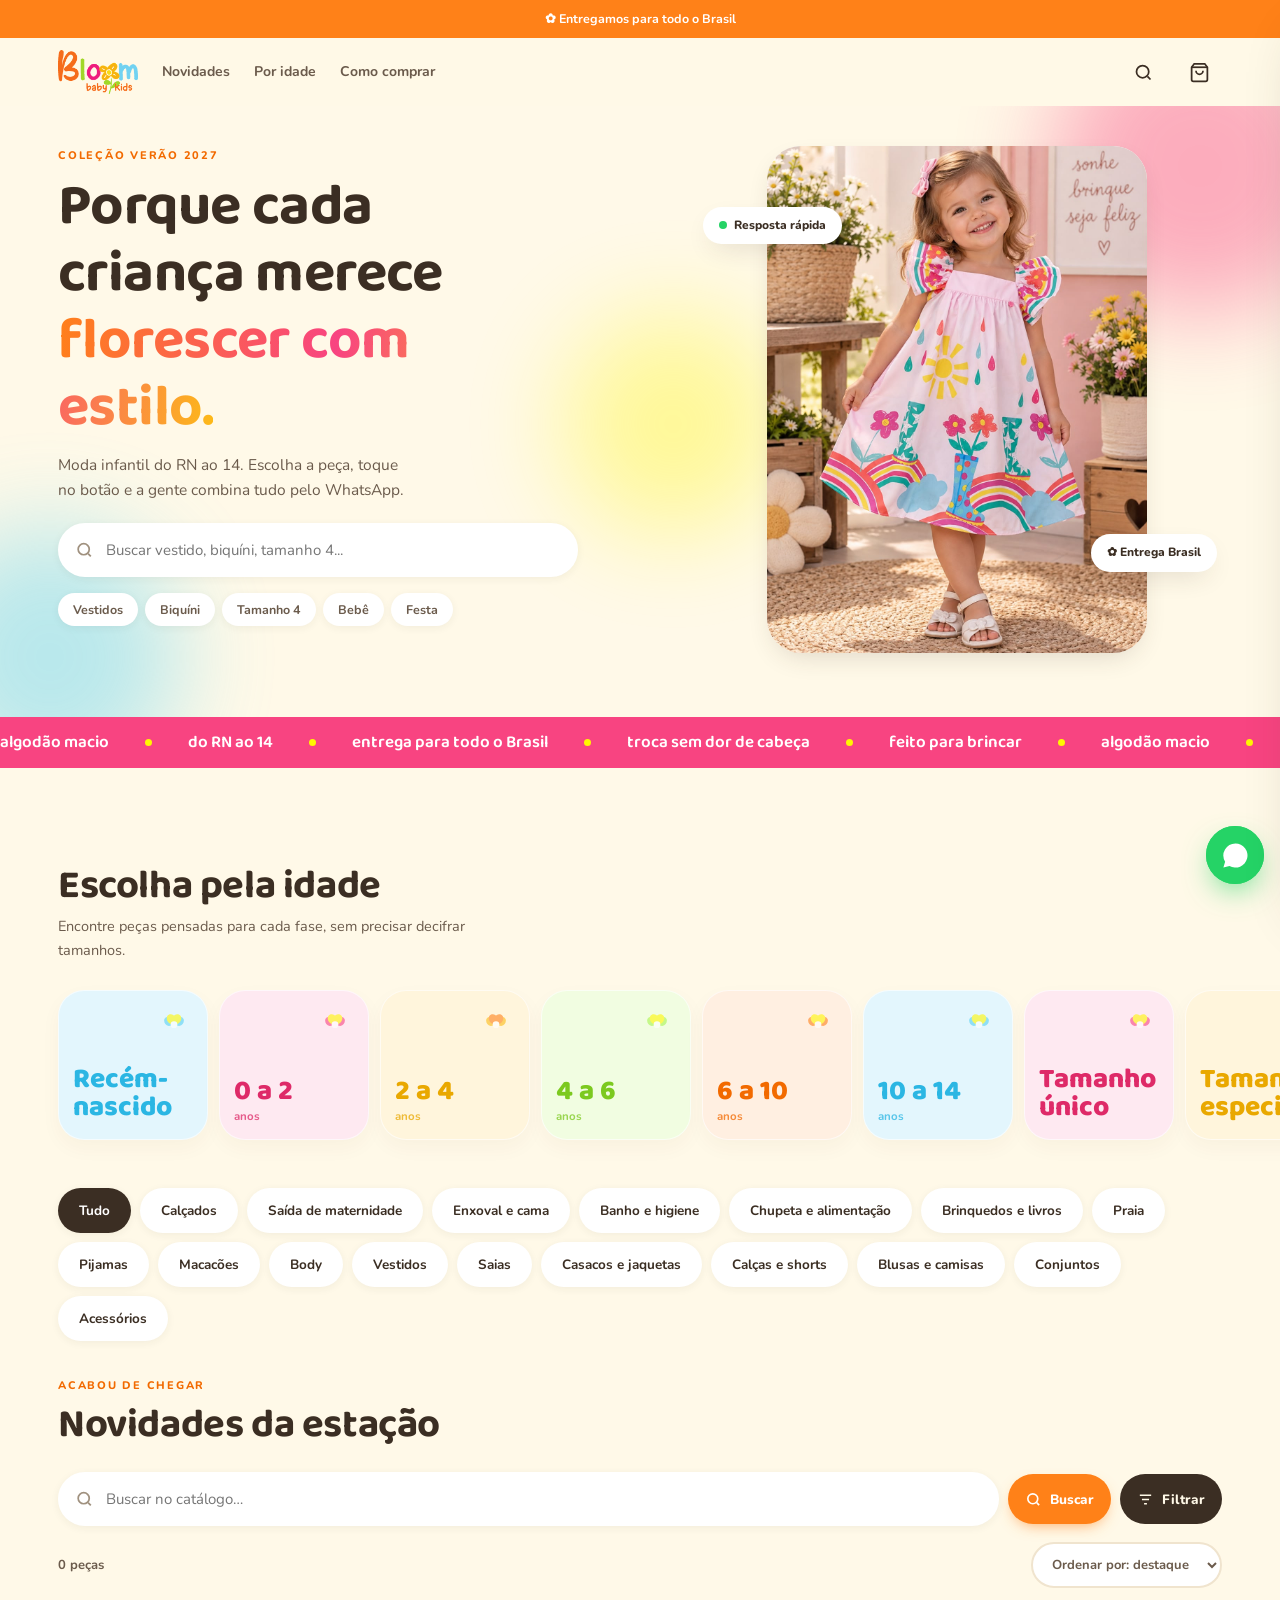
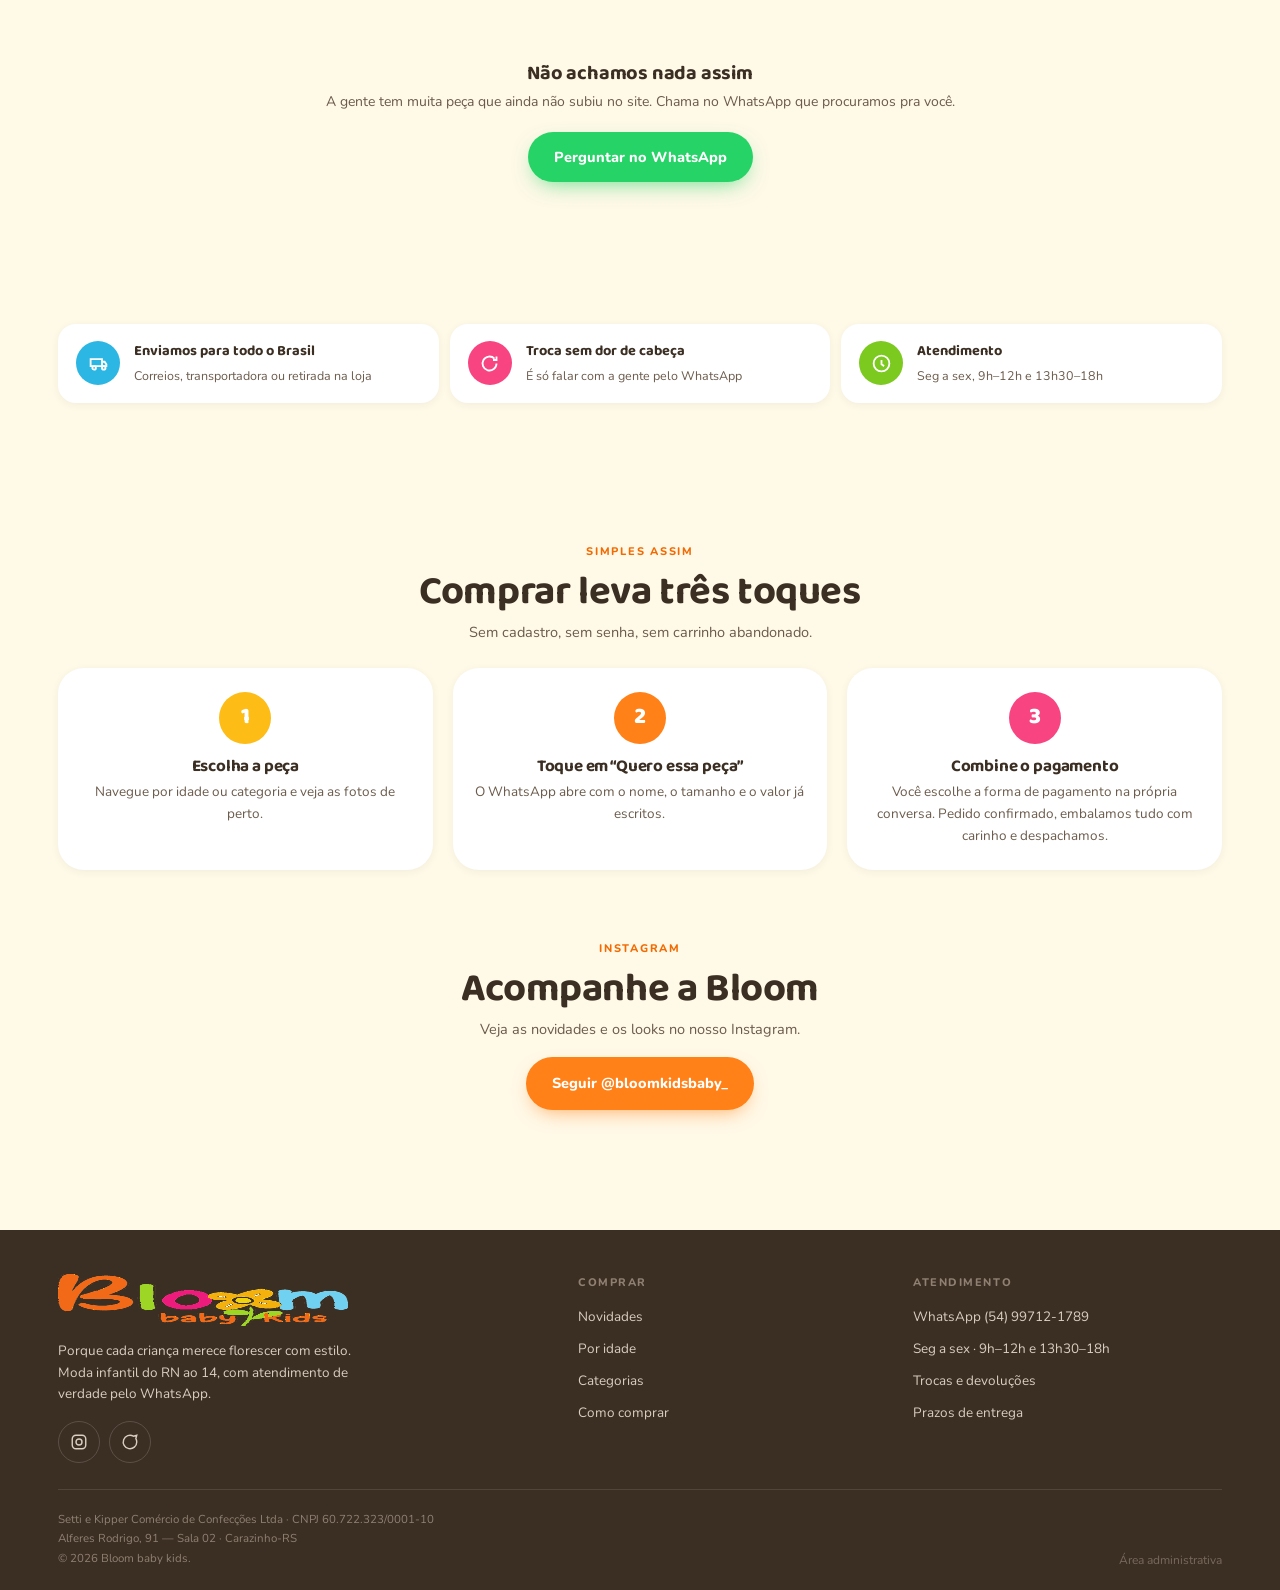
==== commit 38d8a713: "Ajuste no catálogo, botlao para alterar foto do index, correção do link do whats e melhorias no dese" ====
--- a/index.html
+++ b/index.html
@@ -47,7 +47,7 @@
     href="https://fonts.googleapis.com/css2?family=Baloo+2:wght@500;600;700;800&family=Nunito:wght@300;400;600;700;800&display=swap"
     rel="stylesheet">
     <link rel="stylesheet" href="css/style.css">
-  <script src="js/script.js?v=prod14" defer></script>
+  <script src="js/script.js?v=prod19" defer></script>
 </head>
 
 <body>
@@ -62,7 +62,7 @@
 
   <header id="topo">
     <div class="wrap barra">
-      <a href="#" class="logo"><img data-img="logo" alt="Bloom baby kids"></a>
+      <a href="#" class="logo"><img src="logo.png" width="290" height="160" alt="Bloom baby kids"></a>
       <nav class="nav-links">
         <a href="#vitrine">Novidades</a>
         <a href="#idades">Por idade</a>
@@ -93,7 +93,7 @@
 
   <nav class="menu" id="menu">
     <div class="topo">
-      <img data-img="logo" alt="Bloom baby kids">
+      <img src="logo.png" width="290" height="160" alt="Bloom baby kids">
       <button class="ico" id="fecharMenu" aria-label="Fechar">
         <svg viewBox="0 0 24 24">
           <path d="M6 6l12 12M18 6L6 18"></path>
@@ -138,7 +138,7 @@
         <div class="sugestoes rv d4" id="sugestoes"></div>
       </div>
       <div class="capa-foto rv d3">
-        <div class="moldura"><img data-img="f2" alt="Vestido Margarida Neon"></div>
+        <div class="moldura"><img id="bannerImg" src="destaque.jpeg" alt="Vestido Margarida Neon"></div>
         <span class="etiq e1"><span class="pt"></span> Resposta rápida</span>
         <span class="etiq e2">✿ Entrega Brasil</span>
       </div>
@@ -297,7 +297,7 @@
     <div class="wrap">
       <div class="fg">
         <div>
-          <img data-img="logo" alt="Bloom baby kids" class="logo-f">
+          <img src="logo.png" width="290" height="160" alt="Bloom baby kids" class="logo-f">
           <p style="font-size:13.5px;max-width:300px">Porque cada criança merece florescer com estilo.
             Moda infantil do RN ao 14, com atendimento de verdade pelo WhatsApp.</p>
           <div class="redes">
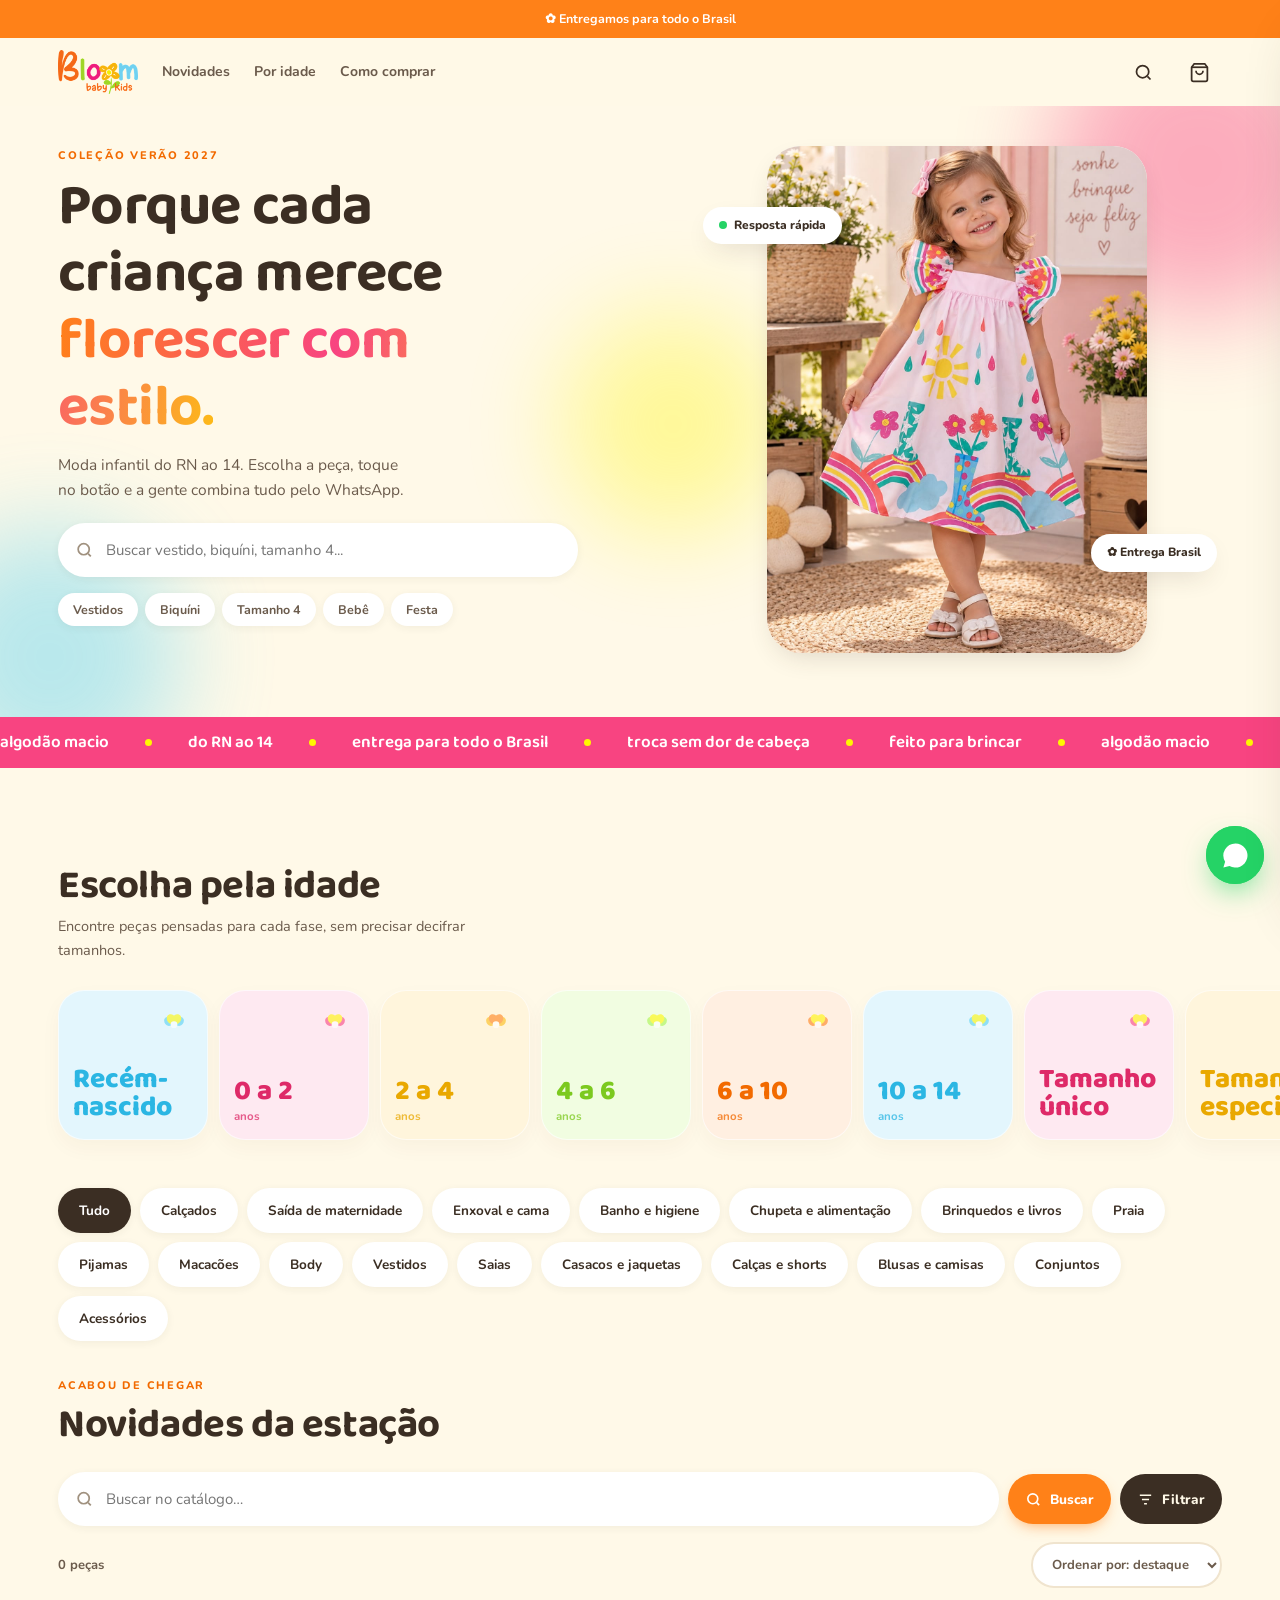
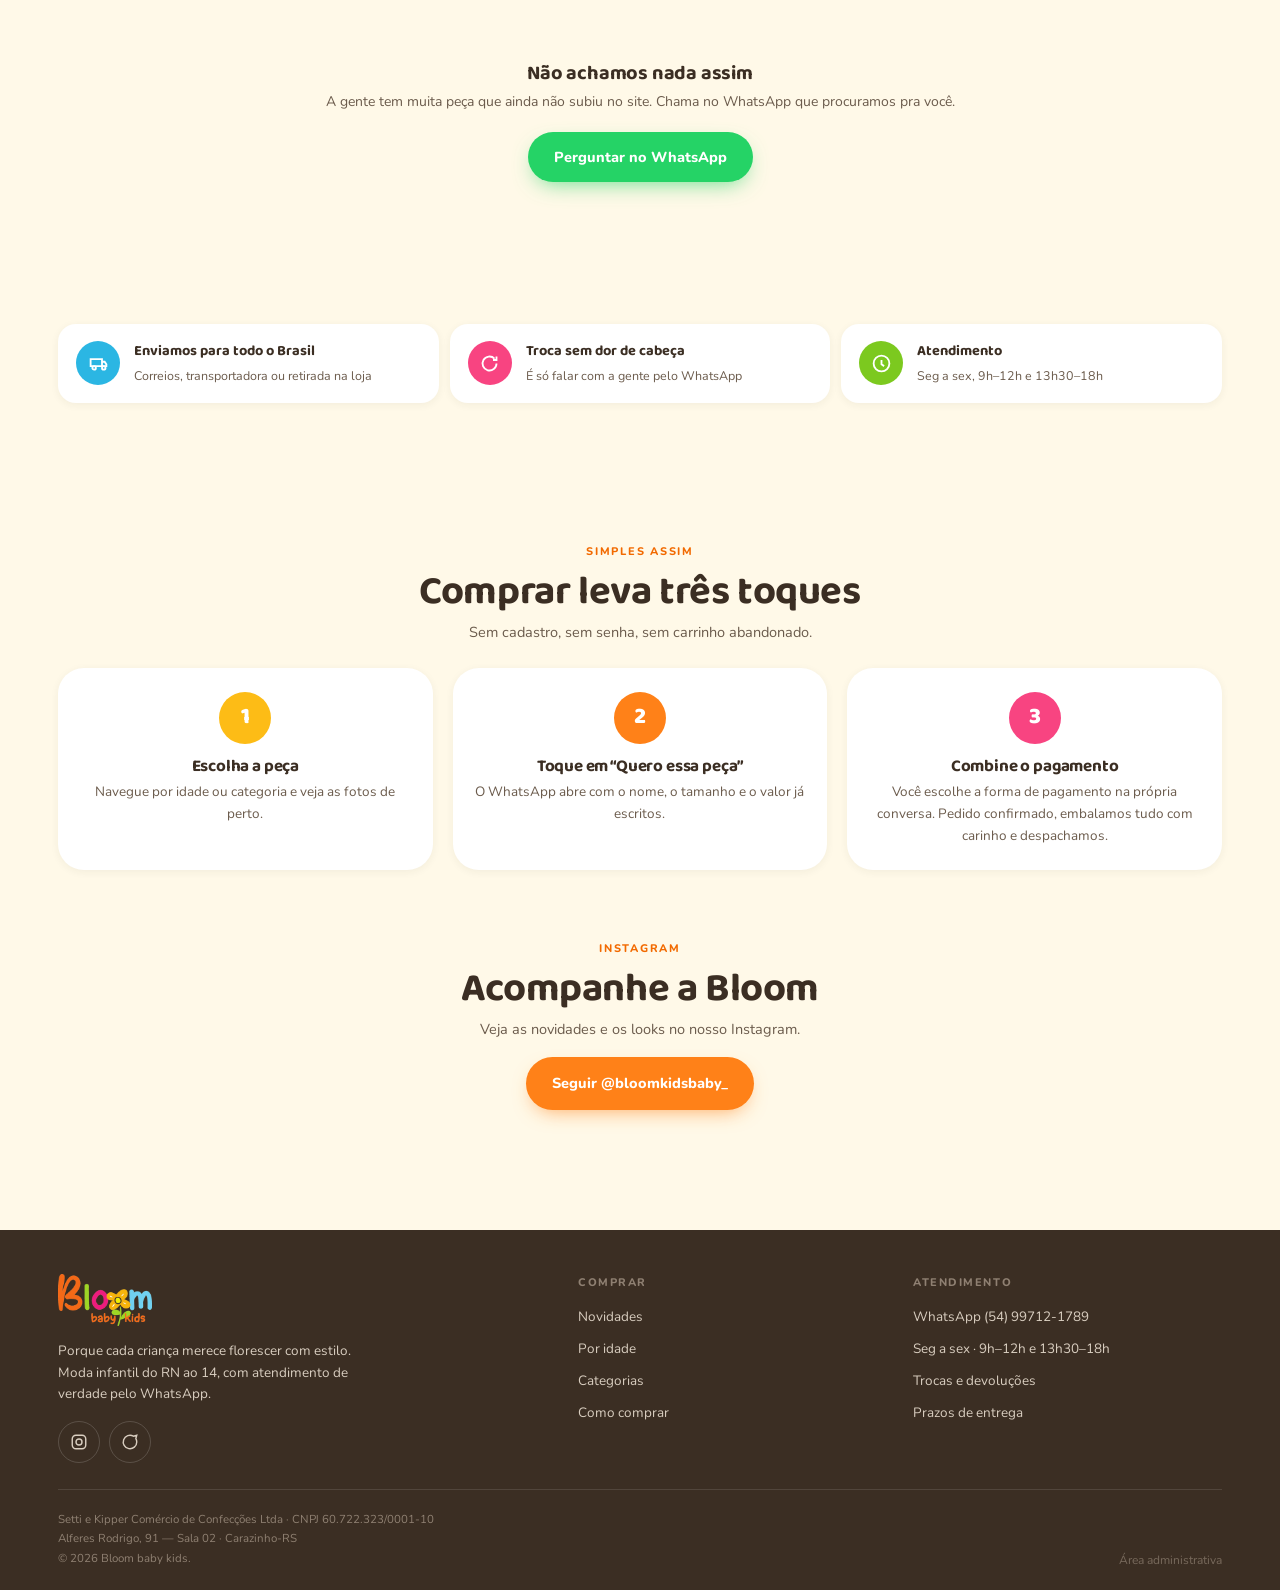
==== commit 0aef9341: "Ajuste na tabela" ====
--- a/index.html
+++ b/index.html
@@ -47,7 +47,7 @@
     href="https://fonts.googleapis.com/css2?family=Baloo+2:wght@500;600;700;800&family=Nunito:wght@300;400;600;700;800&display=swap"
     rel="stylesheet">
     <link rel="stylesheet" href="css/style.css">
-  <script src="js/script.js?v=prod19" defer></script>
+  <script src="js/script.js?v=prod20" defer></script>
 </head>
 
 <body>
@@ -62,7 +62,7 @@
 
   <header id="topo">
     <div class="wrap barra">
-      <a href="#" class="logo"><img src="logo.png" width="290" height="160" alt="Bloom baby kids"></a>
+      <a href="#" class="logo"><img src="logo.png" alt="Bloom baby kids"></a>
       <nav class="nav-links">
         <a href="#vitrine">Novidades</a>
         <a href="#idades">Por idade</a>
@@ -93,7 +93,7 @@
 
   <nav class="menu" id="menu">
     <div class="topo">
-      <img src="logo.png" width="290" height="160" alt="Bloom baby kids">
+      <img src="logo.png" alt="Bloom baby kids">
       <button class="ico" id="fecharMenu" aria-label="Fechar">
         <svg viewBox="0 0 24 24">
           <path d="M6 6l12 12M18 6L6 18"></path>
@@ -297,7 +297,7 @@
     <div class="wrap">
       <div class="fg">
         <div>
-          <img src="logo.png" width="290" height="160" alt="Bloom baby kids" class="logo-f">
+          <img src="logo.png" alt="Bloom baby kids" class="logo-f">
           <p style="font-size:13.5px;max-width:300px">Porque cada criança merece florescer com estilo.
             Moda infantil do RN ao 14, com atendimento de verdade pelo WhatsApp.</p>
           <div class="redes">
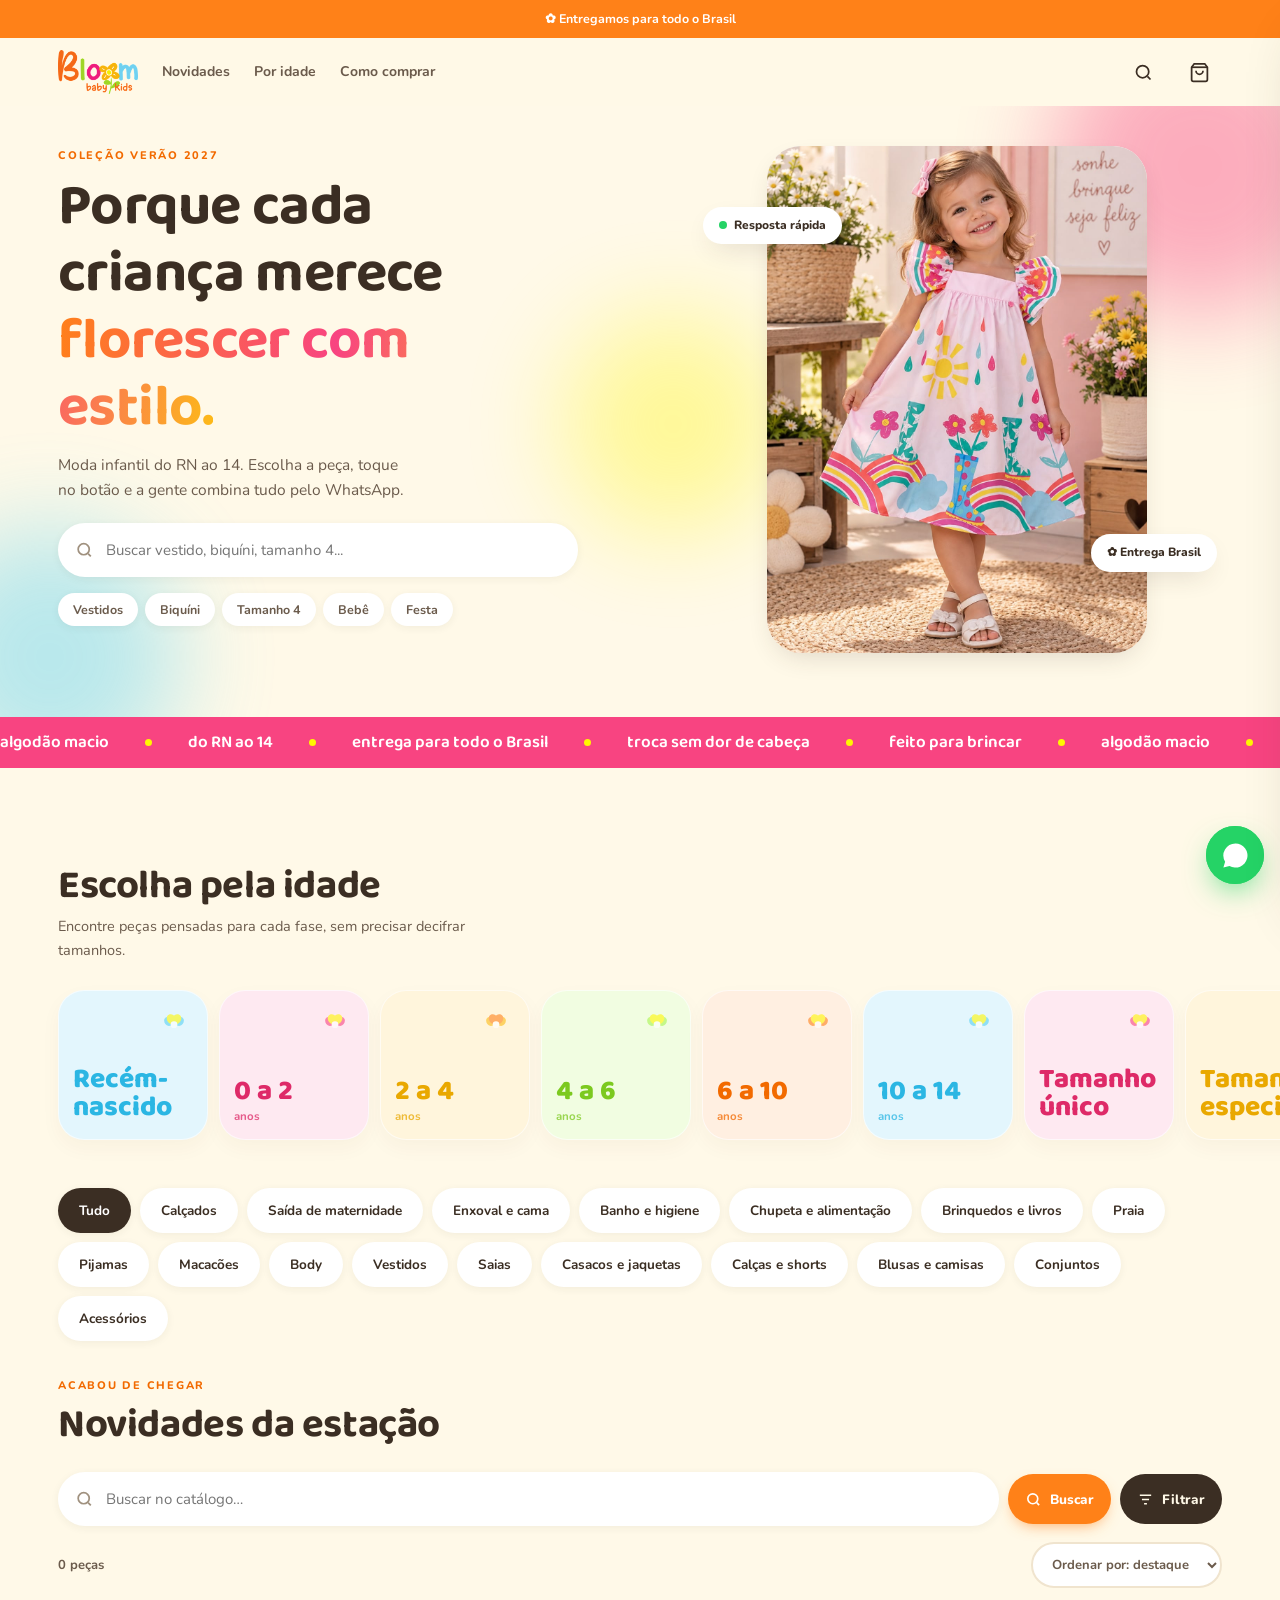
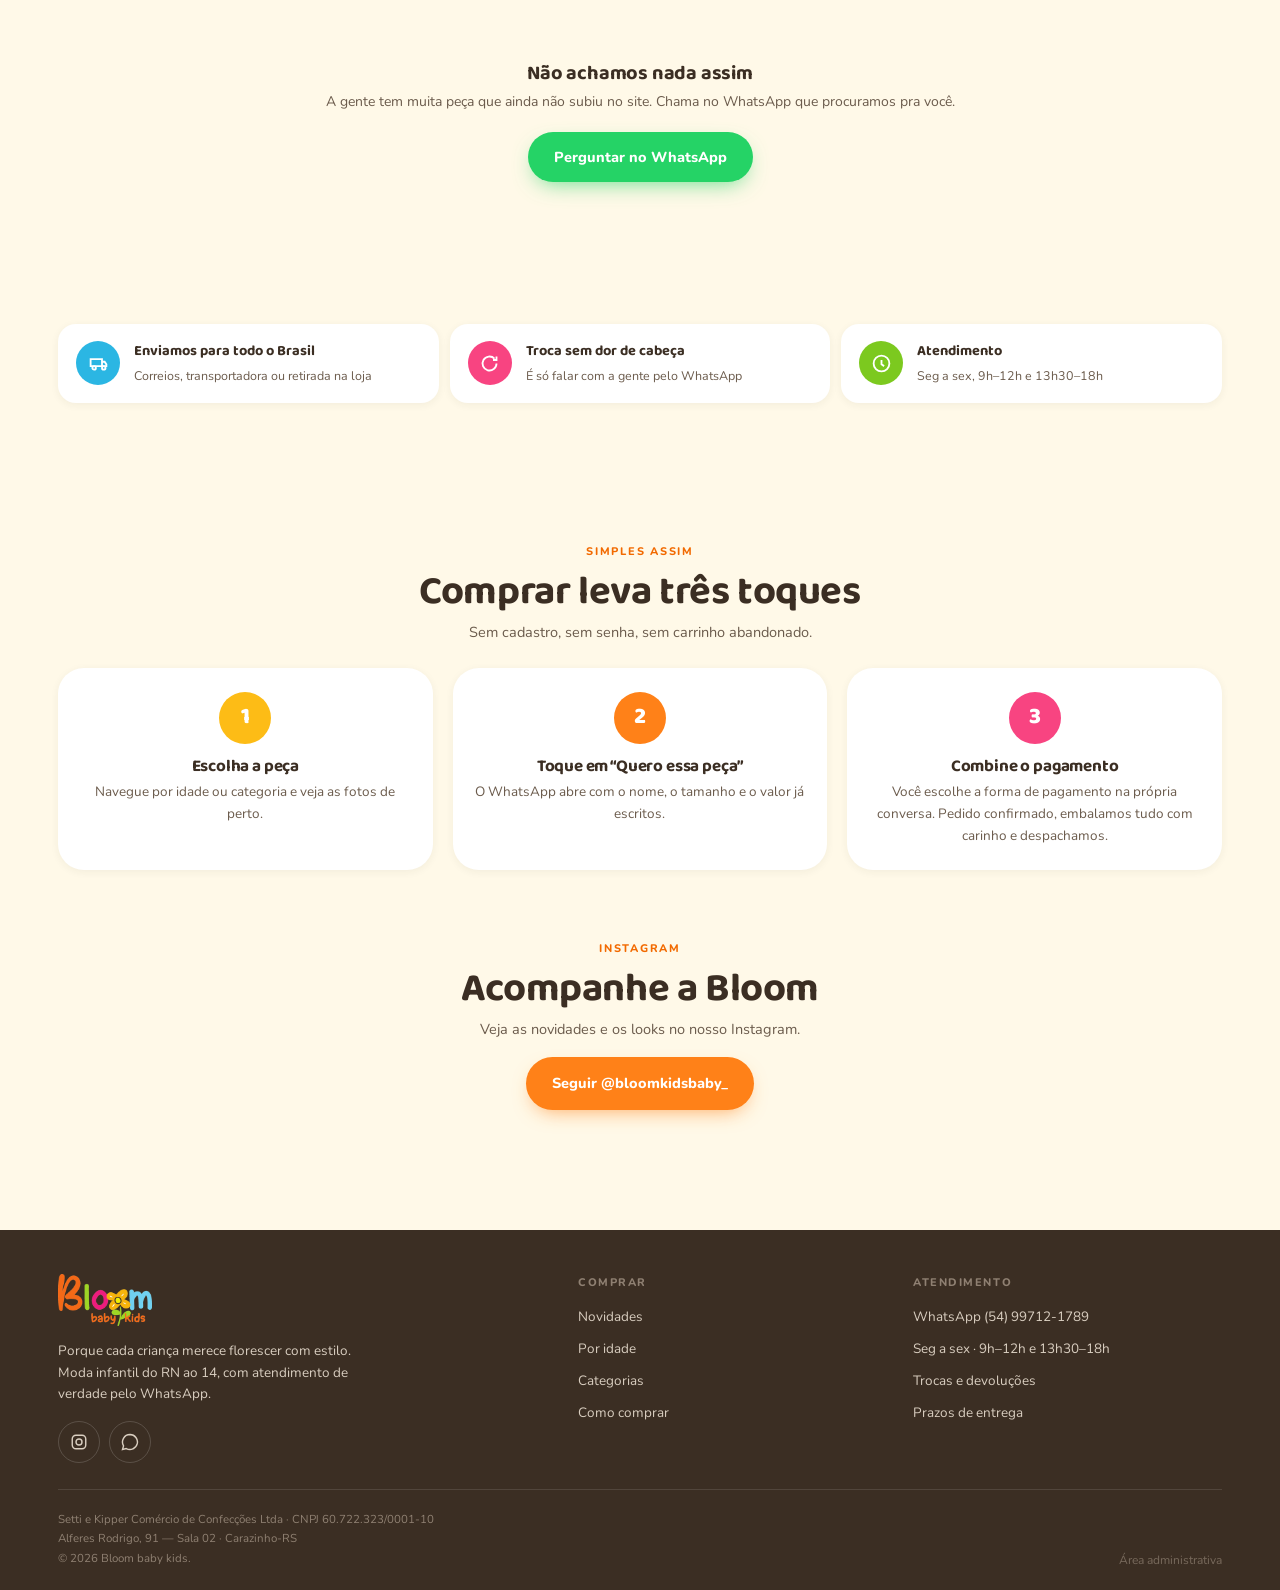
==== commit 7bd078f6: "Update script version and enhance order summary with product links" ====
--- a/index.html
+++ b/index.html
@@ -47,7 +47,7 @@
     href="https://fonts.googleapis.com/css2?family=Baloo+2:wght@500;600;700;800&family=Nunito:wght@300;400;600;700;800&display=swap"
     rel="stylesheet">
     <link rel="stylesheet" href="css/style.css">
-  <script src="js/script.js?v=prod20" defer></script>
+  <script src="js/script.js?v=prod22" defer></script>
 </head>
 
 <body>
@@ -307,7 +307,7 @@
                 <path d="M17.5 6.5v.01"></path>
               </svg></a>
             <a href="#" onclick="wa('Olá! Vim pelo site 🌼');return false" title="WhatsApp"><svg viewBox="0 0 24 24">
-                <path d="M21 12a9 9 0 1 1-4.5-7.8L21 3l-1.2 4.5A8.9 8.9 0 0 1 21 12z"></path>
+                <path d="M12 2a10 10 0 0 0-8.6 15.1L2 22l5-1.3A10 10 0 1 0 12 2z"></path>
               </svg></a>
           </div>
         </div>
--- a/css/style.css
+++ b/css/style.css
@@ -1629,6 +1629,7 @@
 
     footer .logo-f {
       height: 52px;
+      width: auto;
       margin-bottom: 14px
     }
 
